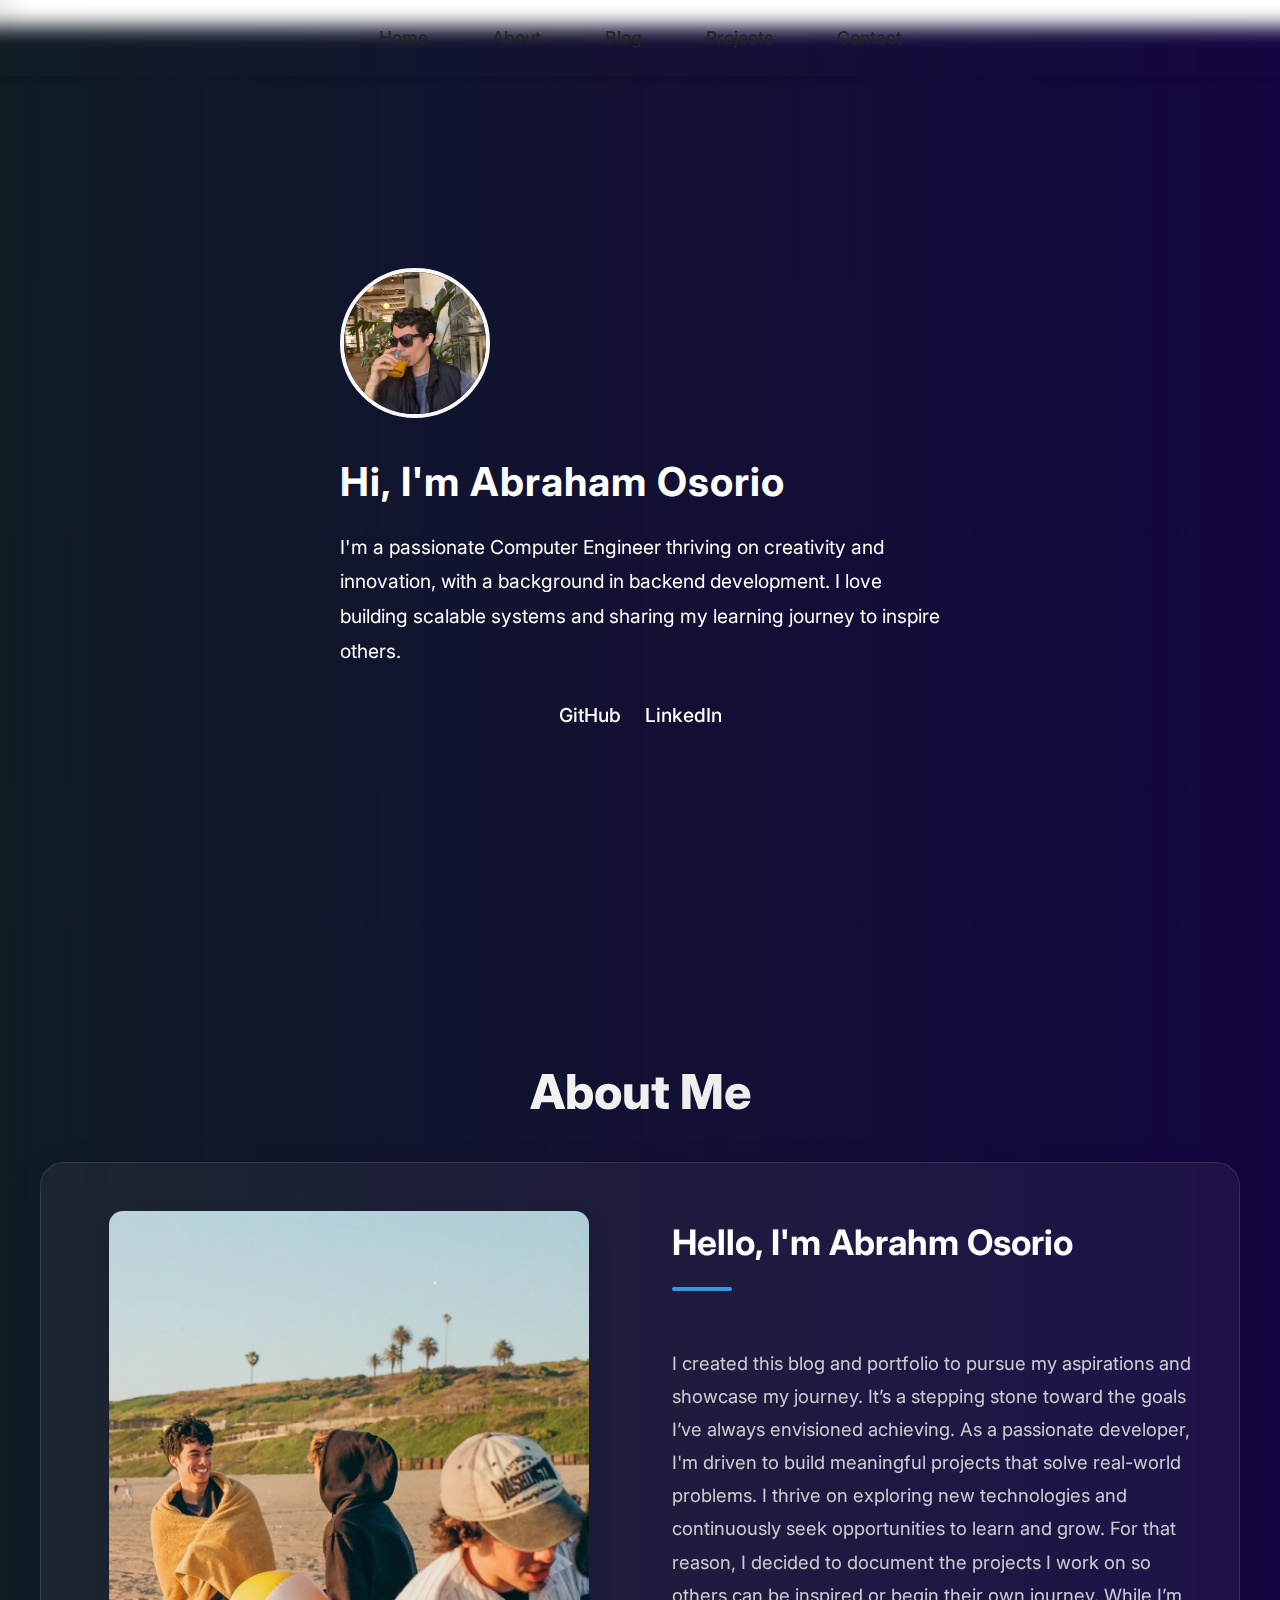
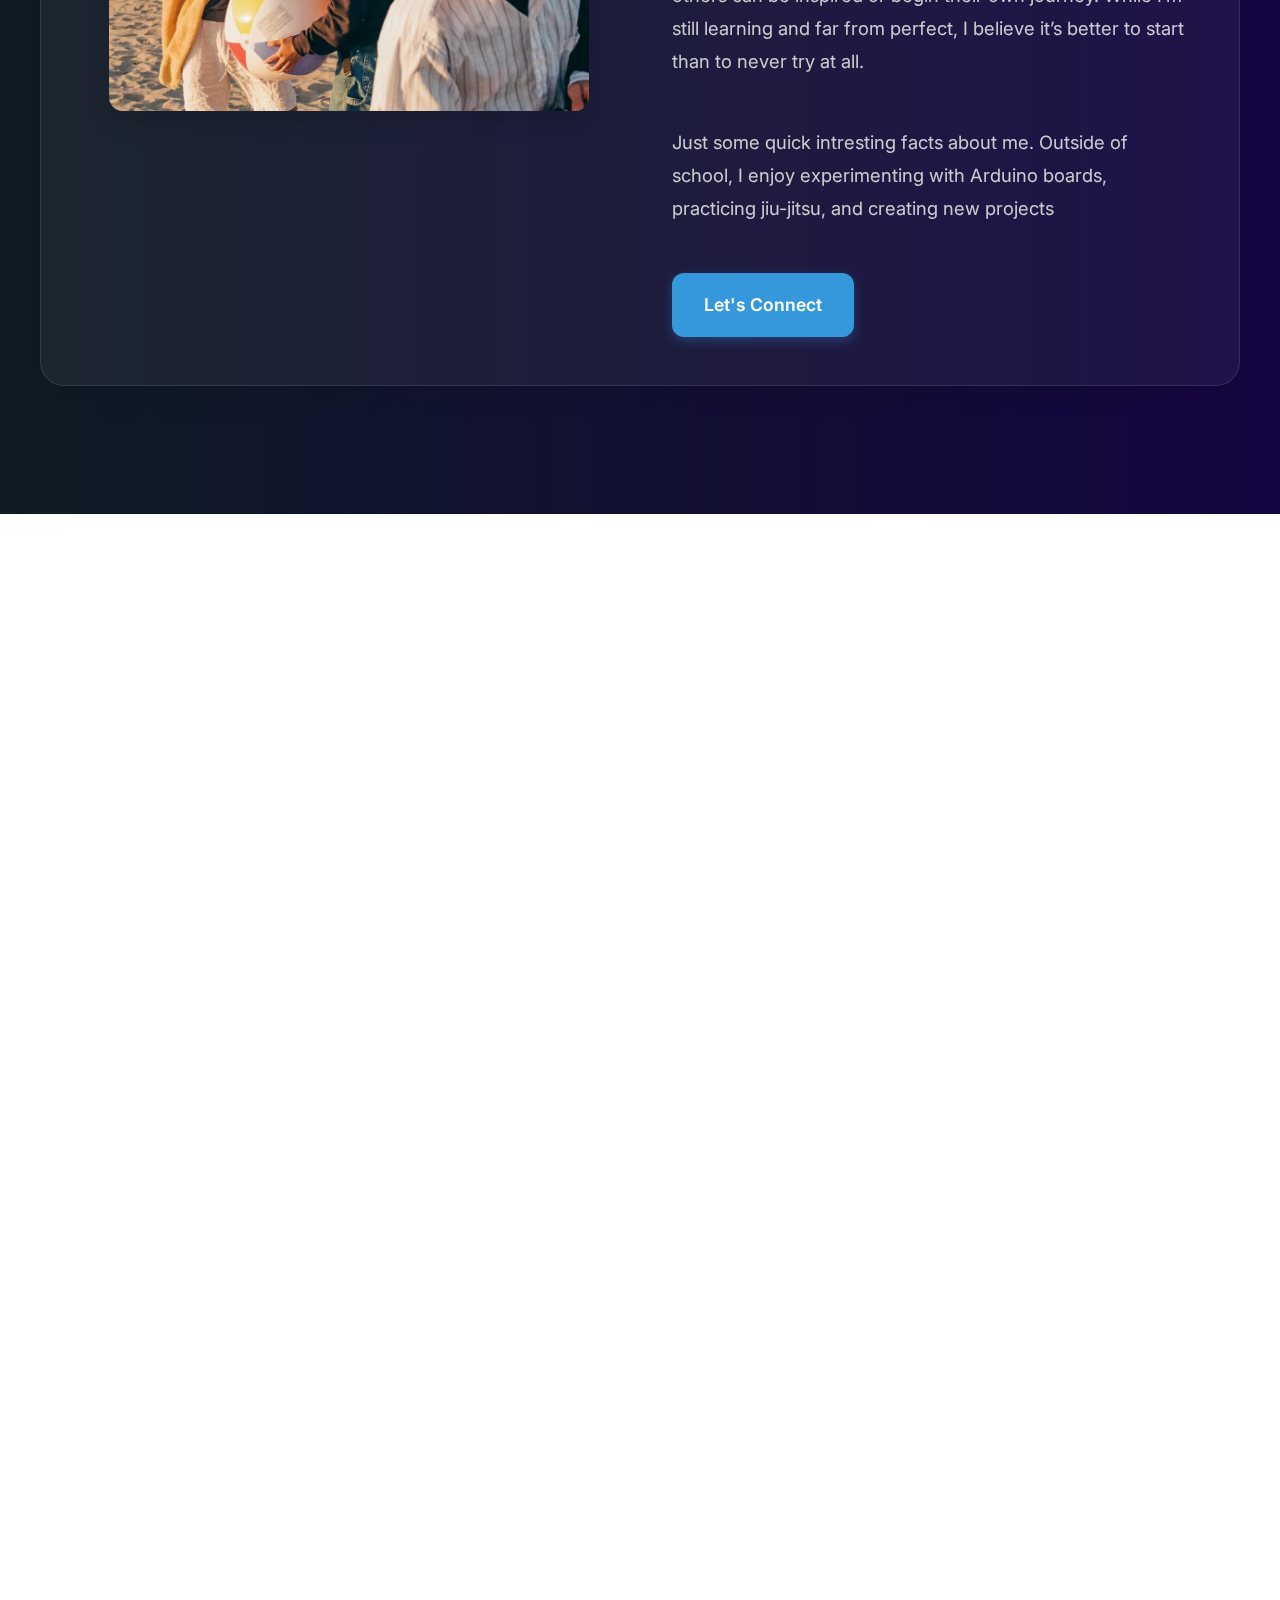
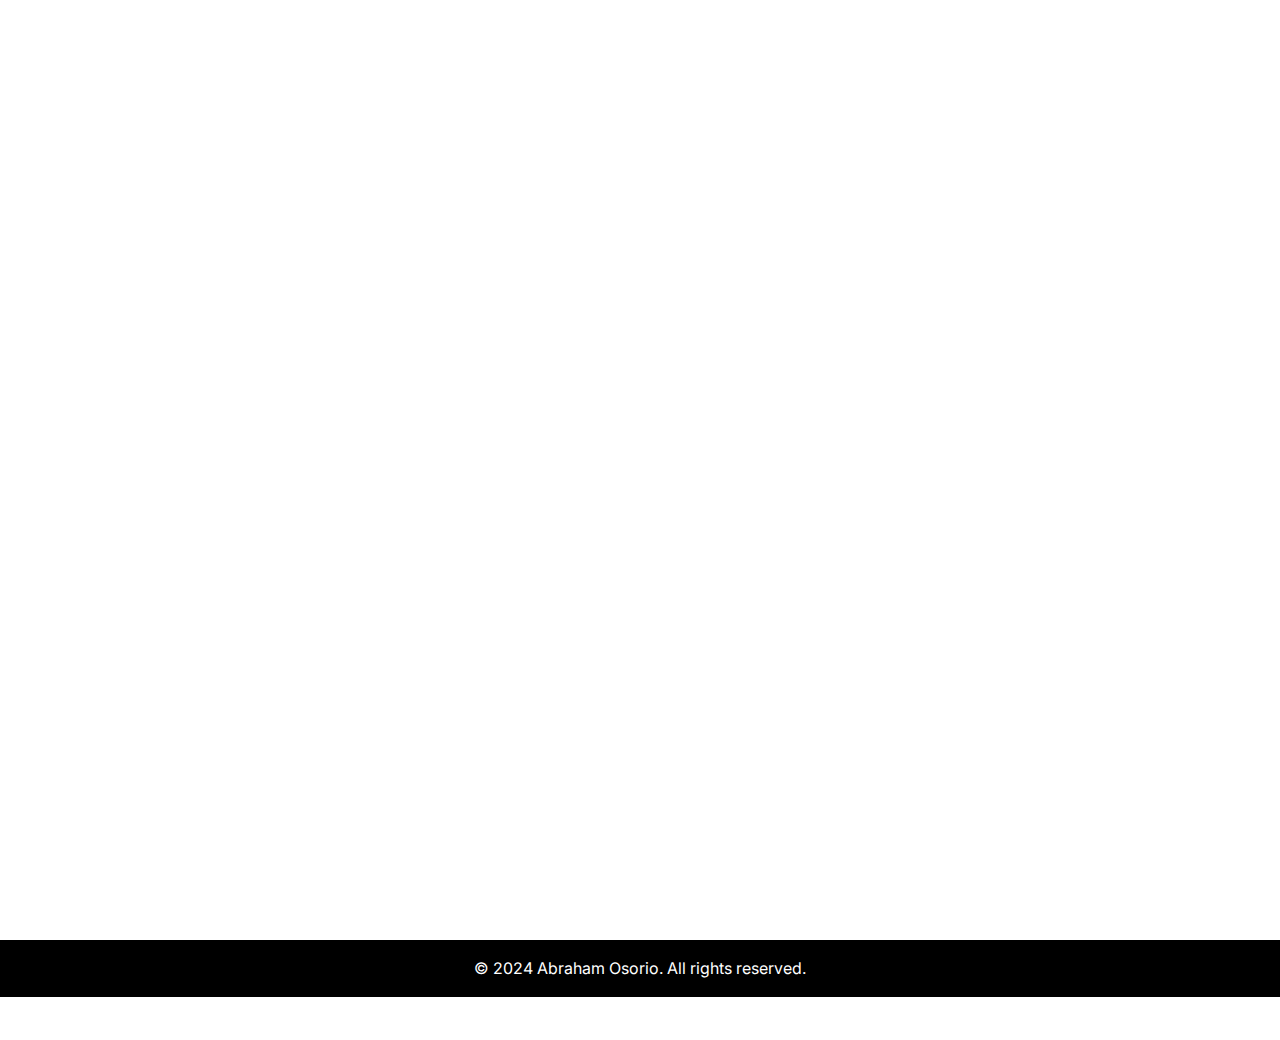
==== index.html @ a9faa290 "Adding my Blog" ====
<!DOCTYPE html>
<html lang="en">
<head>
    <meta charset="UTF-8">
    <meta name="viewport" content="width=device-width, initial-scale=1.0">
    <link rel="stylesheet" href="style.css">
    <link href="https://fonts.googleapis.com/css2?family=Inter:wght@300;400;700&display=swap" rel="stylesheet">
    <link href="https://unpkg.com/aos@2.3.1/dist/aos.css" rel="stylesheet">
    <title>Abraham - Portfolio</title>
</head>
<body>
    <!-- Dark Mode Toggle -->
    <input type="checkbox" id="darkmode-toggle" />
    <label for="darkmode-toggle" aria-label="Toggle dark mode"></label>

    <!-- Navbar -->
    <header class="navbar">
        <nav>
            <a href="#home">Home</a>
            <a href="#about">About</a>
            <a href="#blog">Blog</a>
            <a href="#portfolio">Projects</a>
            <a href="#contact">Contact</a>
        </nav>
    </header>

    <!-- Home Section -->
    <section class="home-section" id="home" data-aos="fade-up">
        <div class="hero-content">
            <img src="photo/Main.JPG" alt="Abraham Osorio" class="profile-image" data-aos="zoom-in">
            <h1>Hi, I'm Abraham Osorio</h1>
            <p data-aos="fade-up" data-aos-delay="200">
                I'm a passionate Computer Engineer thriving on creativity and innovation, with a background in backend development. I love building scalable systems and sharing my learning journey to inspire others. 
            </p>
            <div class="social-links" data-aos="fade-up" data-aos-delay="400">
                <a href="https://github.com/abrahamoso" target="_blank" aria-label="GitHub Profile">GitHub</a>
                <a href="https://www.linkedin.com/in/abraham-o-249b25283/" target="_blank" aria-label="LinkedIn Profile">LinkedIn</a>
            </div>
        </div>
    </section>

    <!-- About Section -->
    <section class="about-section" id="about">
        <h1>About Me</h1>
        <div class="about-content">
            <div class="about-image">
                <img src="photo/profile.jpeg" alt="Profile Picture" />
            </div>
            <div class="about-text">
                <h2>Hello, I'm Abrahm Osorio</h2>
                <p>
                    I created this blog and portfolio to pursue my aspirations and showcase my journey. It’s a stepping stone toward the goals I’ve always envisioned achieving.
                    As a passionate developer, I'm driven to build meaningful projects that solve real-world problems. I thrive on exploring new technologies and continuously seek 
                    opportunities to learn and grow. For that reason, I decided to document the projects I work on so others can be inspired or begin their own journey. 
                    While I’m still learning and far from perfect, I believe it’s better to start than to never try at all.
                <p>
                    Just some quick intresting facts about me. Outside of school, I enjoy experimenting with Arduino boards,
                    practicing jiu-jitsu, and creating new projects
                </p>
                <a href="#contact">Let's Connect</a>
            </div>
        </div>
    </section>
    

    <!-- Blog Section -->
    <section class="blog-section" id="blog" data-aos="fade-up">
        <h1>Latest Posts</h1>
        <div class="blog-posts">
            <div class="blog-post" data-aos="fade-up">
                <h2>FDA API Project Journey</h2>
                <div class="post-meta">December 13, 2024</div>
                <p>Exploring the development of my FDA API project and the challenges overcome...</p>
                <a href="fda-blog.html" class="read-more">Read More</a>
            </div>
            <div class="blog-post" data-aos="fade-up">
                <h2>Getting Started with Robotics</h2>
                <div class="post-meta">December 10, 2024</div>
                <p>My journey into robotics and the exciting world of hardware development...</p>
                <a href="#" class="read-more">Read More</a>
            </div>
        </div>
    </section>

    <!-- Portfolio Section -->
    <section class="portfolio" id="portfolio" data-aos="fade-up">
        <h1 class="portfolio__heading">My Projects</h1>
        <div class="portfolio-grid">
            <div class="project-card" data-aos="fade-up" data-aos-delay="100">
               
                <h3>FDA API Project</h3>
                <p>A comprehensive API for accessing and analyzing FDA data...</p>
                <a href="https://github.com/abrahamoso/Drug_predicitons" target="_blank">View Project</a>
            </div>
            <div class="project-card" data-aos="fade-up" data-aos-delay="200">
                
                <h3>Drone Project</h3>
                <p>Custom-built drone with autonomous navigation capabilities...</p>
                <a href="https://github.com/abrahamoso" target="_blank">View Project</a>
            </div>
        </div>
    </section>

    <!-- Contact Section -->
    <section class="contact-section" id="contact" data-aos="fade-up">
        <h1>Get In Touch</h1>
        <div class="contact-content">
            <div class="contact-info">
                <h2>Contact Information</h2>
                <div class="contact-details">
                    <p>Feel free to reach out for collaborations or just a friendly chat about technology!</p>
                    <div class="contact-social-links">
                        <a href="https://github.com/abrahamoso" target="_blank">GitHub</a>
                        <a href="https://www.linkedin.com/in/abraham-o-249b25283/" target="_blank">LinkedIn</a>
                    </div>
                </div>
            </div>
            <div class="contact-form">
                <h2>Send a Message</h2>
                <form>
                    <div class="form-group">
                        <label for="name">Name</label>
                        <input type="text" id="name" required>
                    </div>
                    <div class="form-group">
                        <label for="email">Email</label>
                        <input type="email" id="email" required>
                    </div>
                    <div class="form-group">
                        <label for="message">Message</label>
                        <textarea id="message" rows="5" required></textarea>
                    </div>
                    <button type="submit" class="submit-btn">Send Message</button>
                </form>
            </div>
        </div>
    </section>

    <!-- Footer -->
    <footer>
        <p>&copy; 2024 Abraham Osorio. All rights reserved.</p>
    </footer>

    <!-- Scripts -->
    <script src="https://unpkg.com/aos@2.3.1/dist/aos.js"></script>
    <script>
        AOS.init({
            duration: 1000,
            once: true
        });
    </script>
    <script src="script.js"></script>
</body>
</html>
---- style.css ----
/* Fonts */
@import url('https://fonts.googleapis.com/css2?family=Inter:wght@400;600&family=Poppins:wght@500;600;700;800&display=swap');

/* Variables */
:root {
    --bg-light: #ffffff;
    --bg-dark: #242424;
    --text-light: #242424;
    --text-dark: #e0e0e0;
    --accent-color: #3498db;
    --transition-speed: 0.3s;
    --gradient-primary: linear-gradient(to right, #0f1c24, #150541);
    --box-shadow-sm: 0 4px 6px rgba(0, 0, 0, 0.1);
    --box-shadow-md: 0 4px 16px rgba(0, 0, 0, 0.08);
}

/* Global Reset */
* {
    margin: 0;
    padding: 0;
    box-sizing: border-box;
}

/* Base Styles */
body {
    font-family: 'Inter', sans-serif;
    line-height: 1.6;
    background-color: var(--bg-light);
    color: var(--text-light);
    transition: background-color var(--transition-speed), color var(--transition-speed);
}



/* Navigation */
.navbar {
    position: fixed;
    top: 0;
    width: 100%;
    background: var( --gradient-primary md);
    backdrop-filter: blur(10px);
    padding: 1rem 0;
    z-index: 1000;
    box-shadow: var(--box-shadow-sm);
}

.navbar nav {
    max-width: 1200px;
    margin: 0 auto;
    display: flex;
    justify-content: center;
    gap: 2rem;
    padding: 0 2rem;
}

.navbar a {
    text-decoration: none;
    color: var( --box-shadow-sm);
    font-size: 1.1rem;
    font-weight: 500;
    transition: color var(--transition-speed);
    padding: 0.5rem 1rem;
    position: relative;
}

.navbar a::after {
    content: '';
    position: absolute;
    bottom: 0;
    left: 0;
    width: 0;
    height: 2px;
    background: var(--accent-color);
    transition: width 0.3s ease;
}

.navbar a:hover::after {
    width: 100%;
}

/* Home Section */
.home-section {
    background: var(--gradient-primary);
    color: #ffffff;
    text-align: center;
    min-height: 100vh;
    display: flex;
    align-items: center;
    padding: 8rem 2rem 5rem;
}

.hero-content {
    max-width: 800px;
    margin: 0 auto;
    text-align: start;
}

.hero-content h1 {
    font-size: 2.5rem;
    margin-bottom: 1rem;
    letter-spacing: 1px;
}

.hero-content p {
    font-size: 1.2rem;
    line-height: 1.8;
    max-width: 600px;
    margin: 0 auto 2rem;
}

/* Profile Image */
.profile-image {
    width: 150px;
    height: 150px;
    border-radius: 50%;
    object-fit: cover;
    border: 4px solid #f8f8f8;
    margin-bottom: 1.5rem;
    transition: transform 0.3s ease, box-shadow 0.3s ease;
}

.profile-image:hover {
    transform: scale(1.1);
    box-shadow: 0 4px 15px rgba(0, 0, 0, 0.3);
}

/* About Section */
.about-section {
    background: var(--gradient-primary);
    padding: 8rem 2rem;
    position: relative;
    overflow: hidden;
}

.about-section h1,
.blog-section h1,
.portfolio__heading,
.contact-section h1 {
    font-size: 3rem;
    font-weight: 800;
    background: linear-gradient(120deg, #ffffff, #e0e0e0);
    -webkit-background-clip: text;
    background-clip: text;
    color: transparent;
    text-align: center;
    margin-bottom: 4rem;
    position: relative;
    z-index: 2;
}

.about-content {
    display: grid;
    grid-template-columns: repeat(auto-fit, minmax(350px, 1fr));
    gap: 4rem;
    max-width: 1200px;
    margin: -2rem auto 0;
    padding: 3rem;
    background: rgba(255, 255, 255, 0.05);
    border-radius: 24px;
    box-shadow: 0 8px 32px rgba(0, 0, 0, 0.1);
    backdrop-filter: blur(10px);
    border: 1px solid rgba(255, 255, 255, 0.1);
    position: relative;
    z-index: 2;
}

.about-image img {  /* Added 'img' to target the image element specifically */
    width: 100%;
    max-width: 480px;
    height: 500px;
    border-radius: 14px;
    overflow: hidden;
    box-shadow: 0 12px 24px rgba(0, 0, 0, 0.15);
    transition: transform 0.4s ease, box-shadow 0.4s ease;
    margin: 0 auto;
    object-fit: cover;
    object-position: center 65%;
}
.about-image{
    width: 100%;
    max-width: 480px;
    margin: 0 auto;
}


.about-text {
    color: var(--text-dark);
    font-size: 1.1rem;
    line-height: 1.8;
    display: flex;
    flex-direction: column;
    justify-content: center;
    gap: 2rem;
}

.about-text h2 {
    font-size: 2.2rem;
    font-weight: 700;
    margin-bottom: 1.5rem;
    color: #ffffff;
    position: relative;
    padding-bottom: 1rem;
}

.about-text h2::after {
    content: '';
    position: absolute;
    bottom: 0;
    left: 0;
    width: 60px;
    height: 4px;
    background: var(--accent-color);
    border-radius: 2px;
}

.about-text p {
    color: #e0e0e0;
    margin-bottom: 1rem;
    font-size: 1.15rem;
    opacity: 0.9;
}

.about-text a {
    display: inline-block;
    background: var(--accent-color);
    color: #ffffff;
    text-decoration: none;
    padding: 1rem 2rem;
    border-radius: 12px;
    font-size: 1.1rem;
    font-weight: 600;
    transition: all 0.3s ease;
    align-self: flex-start;
    box-shadow: 0 4px 12px rgba(52, 152, 219, 0.3);
}

.about-text a:hover {
    background: #2980b9;
    transform: translateY(-3px);
    box-shadow: 0 6px 16px rgba(52, 152, 219, 0.4);
}

/* Photo Slideshow */
.photo-slideshow {
    position: relative;
    width: 320px;
    height: 480px;
    border-radius: 24px;
    overflow: hidden;
    box-shadow: 0 20px 40px rgba(0, 0, 0, 0.08);
}

.slide-container {
    position: relative;
    height: 100%;
}

.slide {
    position: absolute;
    width: 100%;
    height: 100%;
    opacity: 0;
    transform: translateY(100%);
    transition: all 0.8s cubic-bezier(0.4, 0, 0.2, 1);
}

.slide.active {
    opacity: 1;
    transform: translateY(0);
}

.slide img {
    width: 100%;
    height: 100%;
    object-fit: cover;
    border-radius: 24px;
}

.slide-nav {
    position: absolute;
    right: 20px;
    top: 50%;
    transform: translateY(-50%);
    display: flex;
    flex-direction: column;
    gap: 1rem;
    z-index: 10;
    background: rgba(0,0,0,0.3);
    padding: 0.5rem;
    border-radius: 12px;
}

.slide-dot {
    width: 10px;
    height: 10px;
    border-radius: 50%;
    background: rgba(255, 255, 255, 0.7);
    cursor: pointer;
    transition: all 0.3s ease;
}

.slide-dot.active {
    background: #fff;
    transform: scale(1.2);
}

/* Skills Grid */
.skills-grid {
    display: grid;
    grid-template-columns: repeat(auto-fill, minmax(120px, 1fr));
    gap: 1rem;
    margin: 2rem 0;
}

.skill-tag {
    background: var(--gradient-primary);
    color: white;
    padding: 0.6rem 1.2rem;
    border-radius: 12px;
    font-size: 0.95rem;
    font-weight: 500;
    text-align: center;
    transition: all 0.3s ease;
    box-shadow: var(--box-shadow-sm);
}

.skill-tag:hover {
    transform: translateY(-2px);
    box-shadow: var(--box-shadow-md);
}

/* Blog Section */
.blog-section {
    background: var(--gradient-primary);
    padding: 5rem 2rem;
}

.blog-post-full {
    background: var(--gradient-primary);
    color: #e0e0e0;
    padding: 8rem 2rem 4rem;
    min-height: 100vh;
}

.blog-header {
    max-width: 800px;
    margin: 0 auto 3rem;
    text-align: center;
}
.blog-header h1{
    font-size: 3rem;
    font-weight: 800;
    background: linear-gradient(120deg, #ffffff, #e0e0e0);
    -webkit-background-clip: text;
    background-clip: text;
    color: transparent;
    margin-bottom: 1rem;
}
.blog-header .post-meta{
    color: #e0e0e0;
    font-size: 1.1rem;
    opacity: 0.8;
}
.blog-content {
    max-width: 800px;
    margin: 0 auto;
    background: rgba(255, 255, 255, 0.05);
    padding: 3rem;
    border-radius: 24px;
    box-shadow: 0 8px 32px rgba(0, 0, 0, 0.1);
    backdrop-filter: blur(10px);
    border: 1px solid rgba(255, 255, 255, 0.1);
}
.blog-content h2 {
    color: #ffffff;
    font-size: 2rem;
    font-weight: 700;
    margin: 2.5rem 0 1.5rem;
}
.blog-content p {
    color: #e0e0e0;
    line-height: 1.8;
    margin-bottom: 1.5rem;
    font-size: 1.1rem;
}
.blog-content ul {
    color: #e0e0e0;
    margin: 1.5rem 0;
    padding-left: 1.5rem;
}
.blog-content li {
    margin-bottom: 0.8rem;
    line-height: 1.6;
}
.project-link {
    margin-top: 3rem;
    padding-top: 2rem;
    border-top: 1px solid rgba(255, 255, 255, 0.1);
}
.project-link a {
    color: var(--accent-color);
    text-decoration: none;
    transition: opacity 0.3s ease;
}
.project-link a:hover {
    opacity: 0.8;
}

/* Responsive adjustments */
@media (max-width: 768px) {
    .blog-post-full {
        padding: 6rem 1.5rem 3rem;
    }

    .blog-header h1 {
        font-size: 2.2rem;
    }

    .blog-content {
        padding: 2rem;
    }

    .blog-content h2 {
        font-size: 1.8rem;
    }
}
.blog-posts {
    max-width: 800px;
    margin: 0 auto;
    display: flex;
    flex-direction: column;
    gap: 2rem;
}

.blog-post {
    background: rgba(255, 255, 255, 0.1);
    border-radius: 12px;
    padding: 2rem;
    transition: transform var(--transition-speed);
}

.blog-post h2 {
    color: #ffffff;
    margin-bottom: 0.5rem;
}

.post-meta {
    color: #e0e0e0;
    font-size: 0.9rem;
    margin-bottom: 1rem;
}

.blog-post p {
    color: #e0e0e0;
}

.read-more {
    display: inline-block;
    color: var(--accent-color);
    text-decoration: none;
    margin-top: 1rem;
}

/* Portfolio Section */
.portfolio {
    background: var(--gradient-primary);
    padding: 5rem 2rem;
}

.portfolio-grid {
    display: grid;
    grid-template-columns: repeat(auto-fit, minmax(320px, 1fr));
    gap: 2.5rem;
    max-width: 1200px;
    margin: 0 auto;
}

.project-card {
    background: rgba(255, 255, 255, 0.1);
    border-radius: 12px;
    overflow: hidden;
    transition: transform 0.3s ease;
}

.project-card:hover {
    transform: translateY(-8px);
}

.project-card img {
    width: 100%;
    height: 240px;
    object-fit: cover;
}

.project-card h3 {
    color: #ffffff;
    padding: 1.5rem 1.5rem 0.5rem;
}

.project-card p {
    color: #e0e0e0;
    padding: 0 1.5rem 1.5rem;
}

.project-card a {
    display: inline-block;
    background: var(--accent-color);
    color: white;
    padding: 0.75rem 1.5rem;
    margin: 0 1.5rem 1.5rem;
    border-radius: 6px;
    text-decoration: none;
}

/* Contact Section */
.contact-section {
    background: var(--gradient-primary);
    padding: 5rem 2rem;
}

.contact-content {
    max-width: 1200px;
    margin: 0 auto;
    display: grid;
    grid-template-columns: 1fr 1fr;
    gap: 3rem;
}

.contact-info h2,
.contact-form h2 {
    color: #ffffff;
    margin-bottom: 1.5rem;
}

.contact-details p {
    color: #e0e0e0;
    margin-bottom: 1.5rem;
}

.contact-social-links a {
    color: var(--accent-color);
    text-decoration: none;
    margin-right: 1rem;
}

.form-group {
    margin-bottom: 1.5rem;
}

.form-group label {
    display: block;
    color: #e0e0e0;
    margin-bottom: 0.5rem;
}

.form-group input,
.form-group textarea {
    width: 100%;
    padding: 0.75rem;
    border: 1px solid rgba(255, 255, 255, 0.1);
    border-radius: 8px;
    background: rgba(255, 255, 255, 0.1);
    color: #ffffff;
}

.submit-btn {
    background: var(--accent-color);
    color: white;
    padding: 1rem 2rem;
    border: none;
    border-radius: 8px;
    cursor: pointer;
    transition: transform var(--transition-speed);
}

.submit-btn:hover {
    transform: translateY(-3px);
}

/* Footer */
footer {
    background: #000000;
    color: #ffffff;
    text-align: center;
    padding: 1rem;
}

/* Social Links */
.social-links {
    display: flex;
    justify-content: center;
    gap: 1.5rem;
}

.social-links a {
    color: #ffffff;
    text-decoration: none;
    font-size: 1.2rem;
    font-weight: 500;
    transition: opacity var(--transition-speed);
}

.social-links a:hover {
    opacity: 0.8;
}

/* Dark Mode Styles */
body.dark-mode {
    background-color: var(--bg-dark);
}

body.dark-mode .navbar {
    background: rgba(18, 18, 18, 0.95);
}

body.dark-mode .navbar a {
    color: var(--text-dark);
}

/* Responsive Design */
@media (max-width: 1024px) {
    .about-content {
        grid-template-columns: 1fr;
    }
    
    .contact-content {
        grid-template-columns: 1fr;
    }
}

@media (max-width: 768px) {
    .navbar nav {
        gap: 1rem;
    }
    
    .portfolio-grid {
        grid-template-columns: 1fr;
    }
    
    .about-section h1,
    .blog-section h1,
    .portfolio__heading,
    .contact-section h1 {
        font-size: 2rem;
    }
}

@media (max-width: 480px) {
    .hero-content h1 {
        font-size: 1.8rem;
    }
}
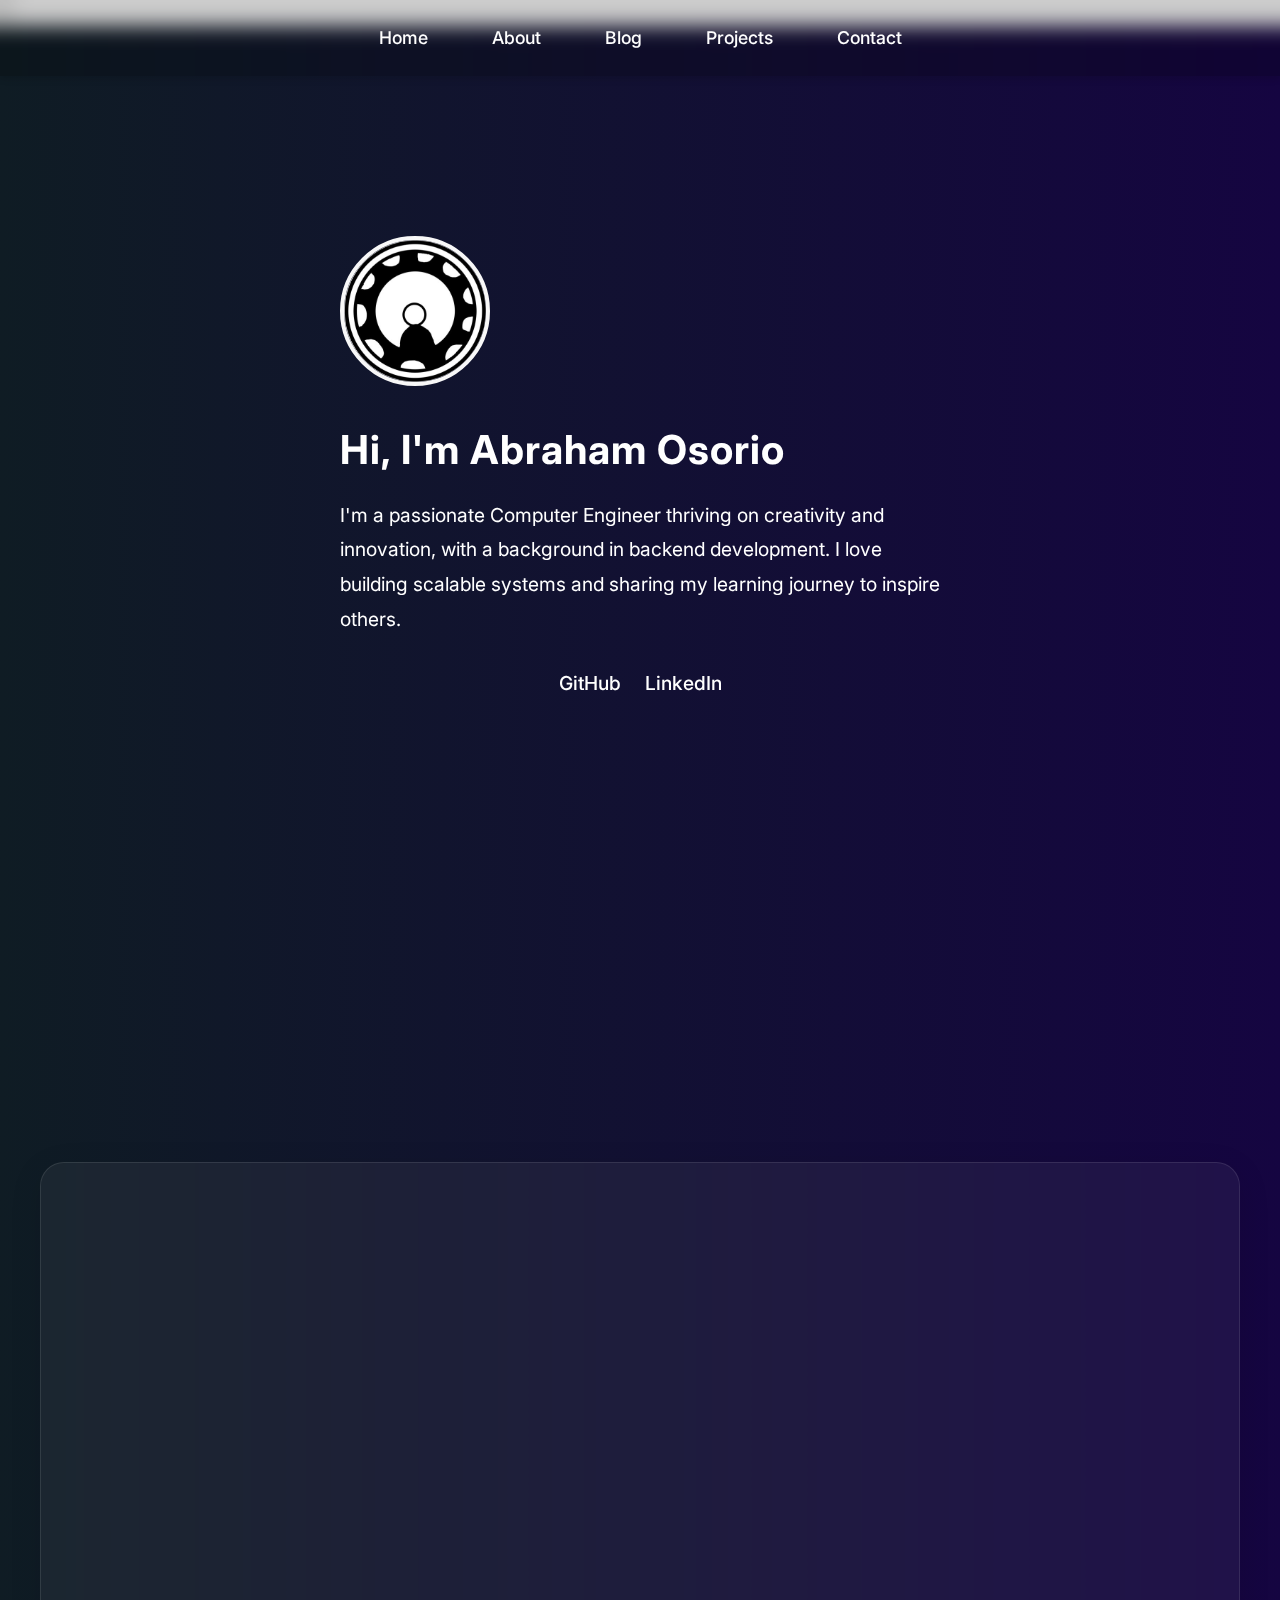
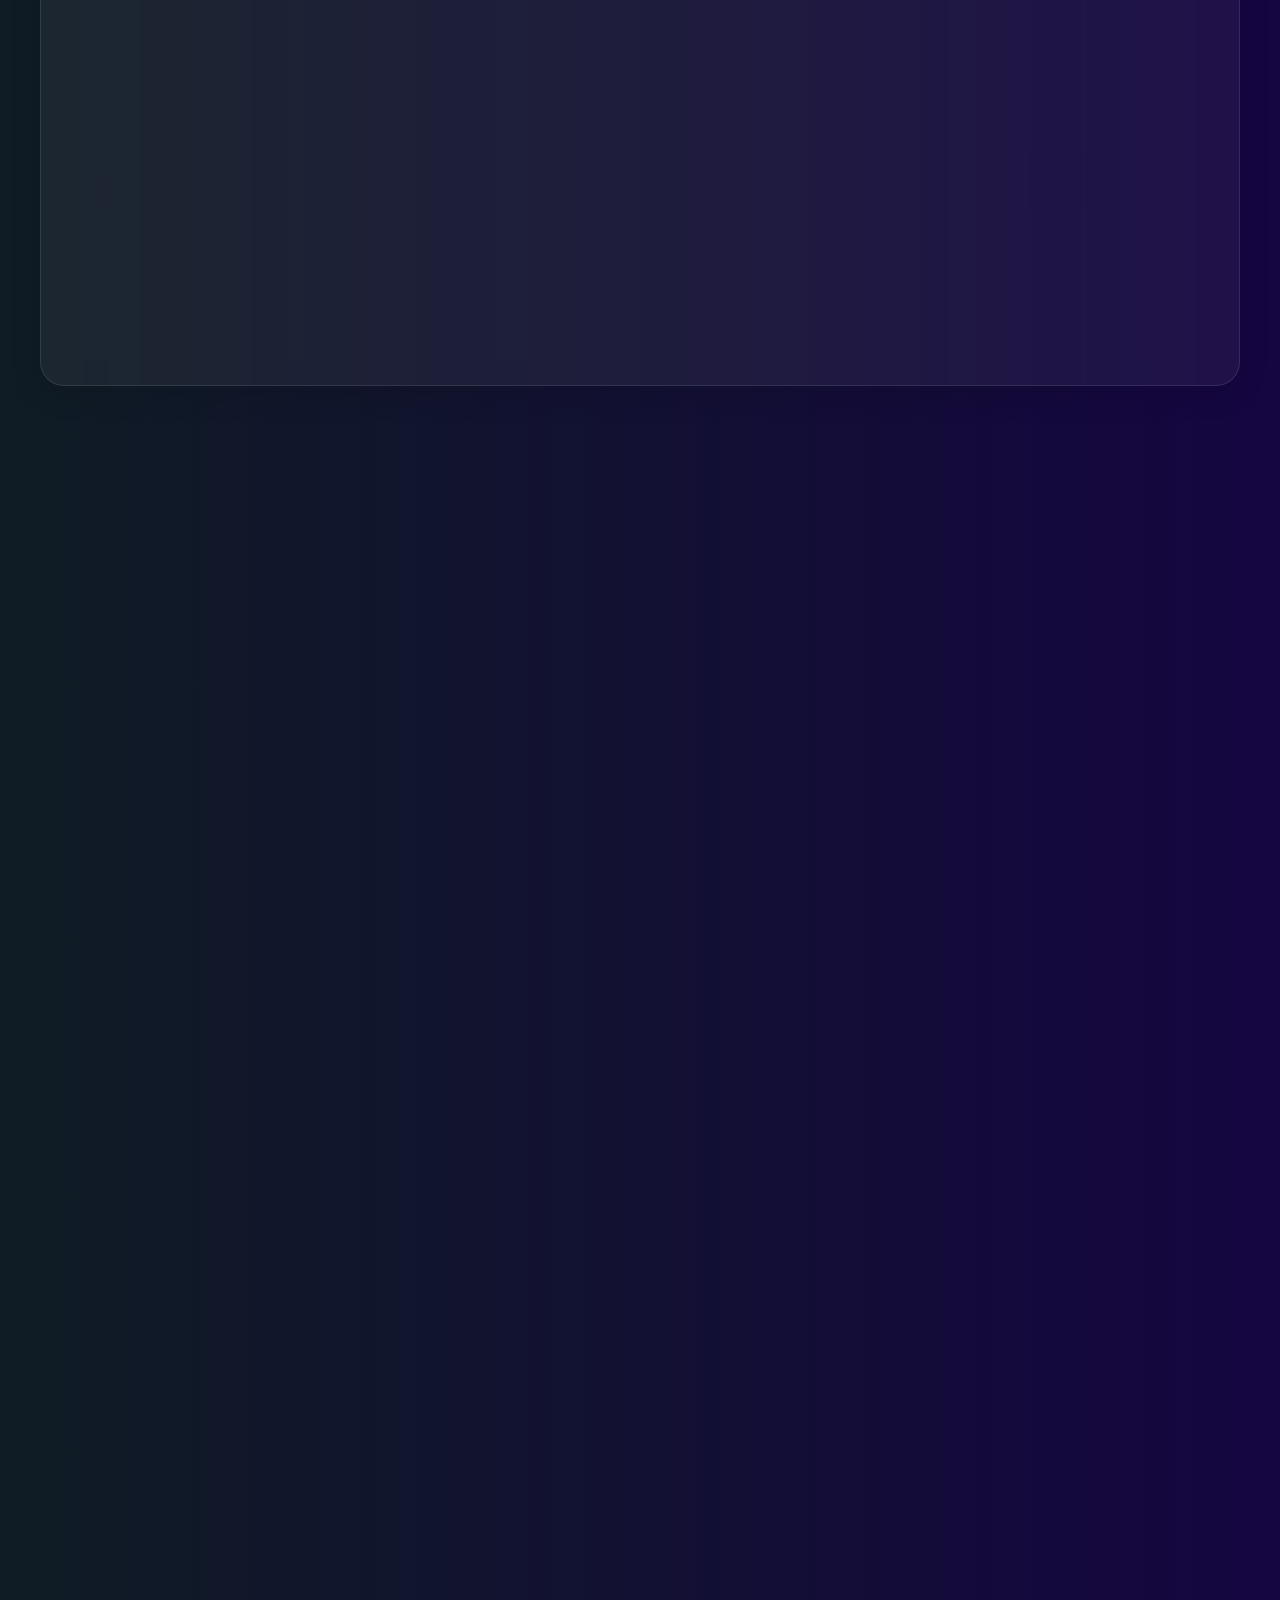
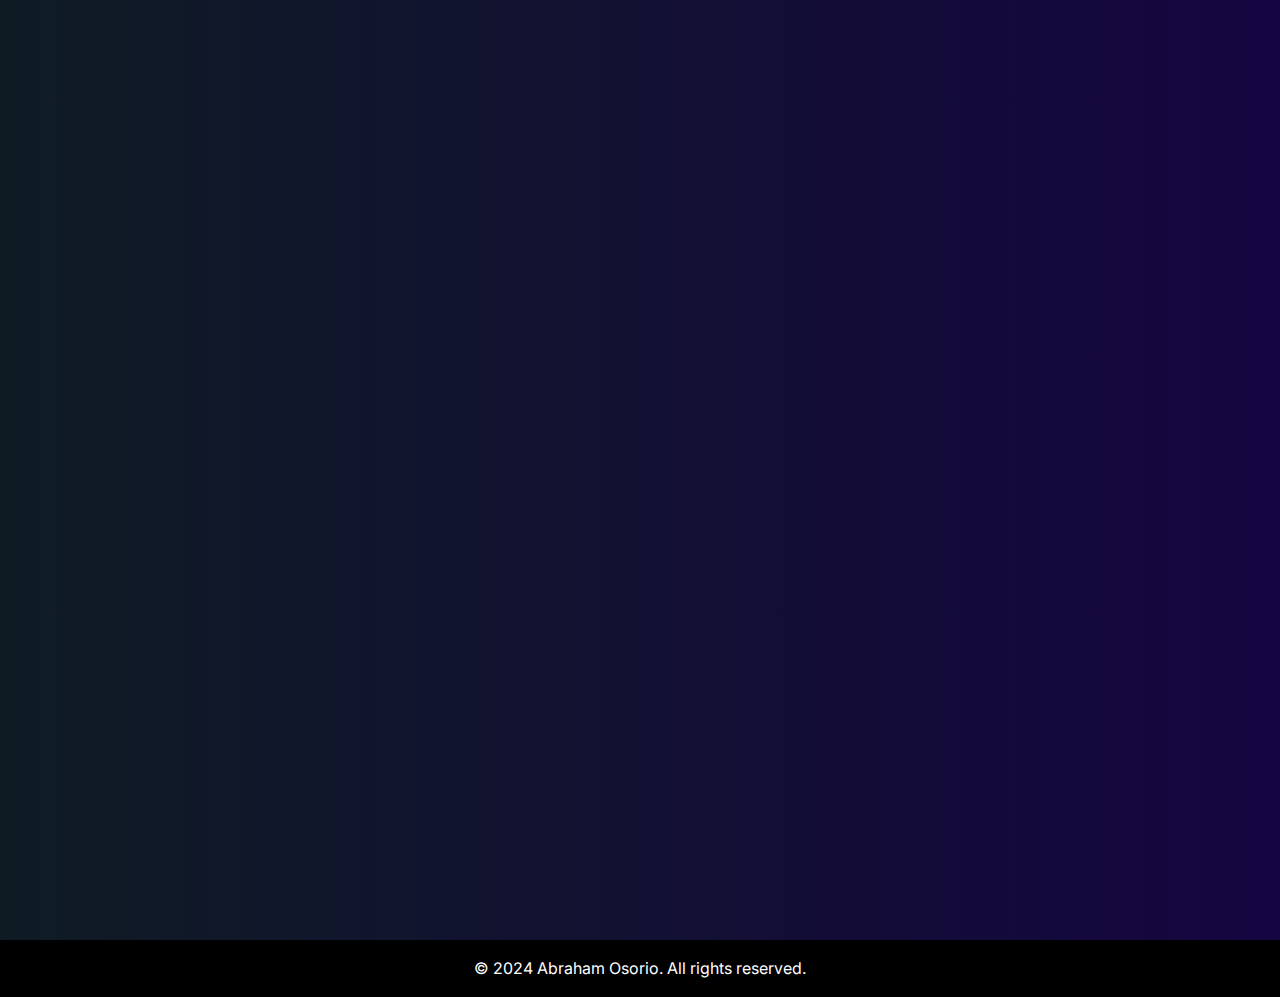
==== commit d6d5ded0: "Added to Blog & WIP page" ====
--- a/index.html
+++ b/index.html
@@ -14,7 +14,7 @@
     <label for="darkmode-toggle" aria-label="Toggle dark mode"></label>
 
     <!-- Navbar -->
-    <header class="navbar">
+    <header class="navbar index-navbar">
         <nav>
             <a href="#home">Home</a>
             <a href="#about">About</a>
@@ -25,14 +25,14 @@
     </header>
 
     <!-- Home Section -->
-    <section class="home-section" id="home" data-aos="fade-up">
-        <div class="hero-content">
-            <img src="photo/Main.JPG" alt="Abraham Osorio" class="profile-image" data-aos="zoom-in">
-            <h1>Hi, I'm Abraham Osorio</h1>
-            <p data-aos="fade-up" data-aos-delay="200">
+    <section class="home-section" id="home">
+        <div class="hero-content" data-aos="fade-up">
+            <img src="photo/Drawingprofile.jpg" alt="Abraham Osorio" class="profile-image" data-aos="zoom-in">
+            <h1 data-aos="fade-up" data-aos-delay="200">Hi, I'm Abraham Osorio</h1>
+            <p data-aos="fade-up" data-aos-delay="400">
                 I'm a passionate Computer Engineer thriving on creativity and innovation, with a background in backend development. I love building scalable systems and sharing my learning journey to inspire others. 
             </p>
-            <div class="social-links" data-aos="fade-up" data-aos-delay="400">
+            <div class="social-links" data-aos="fade-up" data-aos-delay="600">
                 <a href="https://github.com/abrahamoso" target="_blank" aria-label="GitHub Profile">GitHub</a>
                 <a href="https://www.linkedin.com/in/abraham-o-249b25283/" target="_blank" aria-label="LinkedIn Profile">LinkedIn</a>
             </div>
@@ -41,59 +41,57 @@
 
     <!-- About Section -->
     <section class="about-section" id="about">
-        <h1>About Me</h1>
+        <h1 data-aos="fade-up">About Me</h1>
         <div class="about-content">
-            <div class="about-image">
+            <div class="about-image" data-aos="fade-right" data-aos-delay="200">
                 <img src="photo/profile.jpeg" alt="Profile Picture" />
             </div>
-            <div class="about-text">
+            <div class="about-text" data-aos="fade-left" data-aos-delay="400">
                 <h2>Hello, I'm Abrahm Osorio</h2>
                 <p>
-                    I created this blog and portfolio to pursue my aspirations and showcase my journey. It’s a stepping stone toward the goals I’ve always envisioned achieving.
+                    I created this blog and portfolio to pursue my aspirations and showcase my journey. It's a stepping stone toward the goals I've always envisioned achieving.
                     As a passionate developer, I'm driven to build meaningful projects that solve real-world problems. I thrive on exploring new technologies and continuously seek 
                     opportunities to learn and grow. For that reason, I decided to document the projects I work on so others can be inspired or begin their own journey. 
-                    While I’m still learning and far from perfect, I believe it’s better to start than to never try at all.
+                    While I'm still learning and far from perfect, I believe it's better to start than to never try at all.
+                </p>
                 <p>
                     Just some quick intresting facts about me. Outside of school, I enjoy experimenting with Arduino boards,
                     practicing jiu-jitsu, and creating new projects
                 </p>
-                <a href="#contact">Let's Connect</a>
+                <a href="#contact" data-aos="fade-up" data-aos-delay="600">Let's Connect</a>
             </div>
         </div>
     </section>
-    
 
     <!-- Blog Section -->
-    <section class="blog-section" id="blog" data-aos="fade-up">
-        <h1>Latest Posts</h1>
+    <section class="blog-section" id="blog">
+        <h1 data-aos="fade-up">Latest Posts</h1>
         <div class="blog-posts">
-            <div class="blog-post" data-aos="fade-up">
+            <div class="blog-post" data-aos="fade-up" data-aos-delay="200">
                 <h2>FDA API Project Journey</h2>
                 <div class="post-meta">December 13, 2024</div>
                 <p>Exploring the development of my FDA API project and the challenges overcome...</p>
                 <a href="fda-blog.html" class="read-more">Read More</a>
             </div>
-            <div class="blog-post" data-aos="fade-up">
+            <div class="blog-post" data-aos="fade-up" data-aos-delay="400">
                 <h2>Getting Started with Robotics</h2>
                 <div class="post-meta">December 10, 2024</div>
                 <p>My journey into robotics and the exciting world of hardware development...</p>
-                <a href="#" class="read-more">Read More</a>
+                <a href="WIP.html" class="read-more">Read More</a>
             </div>
         </div>
     </section>
 
     <!-- Portfolio Section -->
-    <section class="portfolio" id="portfolio" data-aos="fade-up">
-        <h1 class="portfolio__heading">My Projects</h1>
+    <section class="portfolio" id="portfolio">
+        <h1 class="portfolio__heading" data-aos="fade-up">My Projects</h1>
         <div class="portfolio-grid">
-            <div class="project-card" data-aos="fade-up" data-aos-delay="100">
-               
+            <div class="project-card" data-aos="fade-up" data-aos-delay="200">
                 <h3>FDA API Project</h3>
                 <p>A comprehensive API for accessing and analyzing FDA data...</p>
                 <a href="https://github.com/abrahamoso/Drug_predicitons" target="_blank">View Project</a>
             </div>
-            <div class="project-card" data-aos="fade-up" data-aos-delay="200">
-                
+            <div class="project-card" data-aos="fade-up" data-aos-delay="400">
                 <h3>Drone Project</h3>
                 <p>Custom-built drone with autonomous navigation capabilities...</p>
                 <a href="https://github.com/abrahamoso" target="_blank">View Project</a>
@@ -102,10 +100,10 @@
     </section>
 
     <!-- Contact Section -->
-    <section class="contact-section" id="contact" data-aos="fade-up">
-        <h1>Get In Touch</h1>
+    <section class="contact-section" id="contact">
+        <h1 data-aos="fade-up">Get In Touch</h1>
         <div class="contact-content">
-            <div class="contact-info">
+            <div class="contact-info" data-aos="fade-right" data-aos-delay="200">
                 <h2>Contact Information</h2>
                 <div class="contact-details">
                     <p>Feel free to reach out for collaborations or just a friendly chat about technology!</p>
@@ -115,7 +113,7 @@
                     </div>
                 </div>
             </div>
-            <div class="contact-form">
+            <div class="contact-form" data-aos="fade-left" data-aos-delay="400">
                 <h2>Send a Message</h2>
                 <form>
                     <div class="form-group">
@@ -146,7 +144,8 @@
     <script>
         AOS.init({
             duration: 1000,
-            once: true
+            once: true,
+            offset: 100
         });
     </script>
     <script src="script.js"></script>
--- a/style.css
+++ b/style.css
@@ -30,20 +30,24 @@
     transition: background-color var(--transition-speed), color var(--transition-speed);
 }
 
-
-
+/* Navigation - Updated */
 /* Navigation */
 .navbar {
     position: fixed;
     top: 0;
     width: 100%;
-    background: var( --gradient-primary md);
+    background: rgba(255, 255, 255, 0.1); /* Default semi-transparent background */
     backdrop-filter: blur(10px);
     padding: 1rem 0;
     z-index: 1000;
     box-shadow: var(--box-shadow-sm);
 }
 
+.index-navbar {
+    background: rgba(0, 0, 0, 0.2) !important;  /* Darker semi-transparent for index page */
+    backdrop-filter: blur(10px);
+}
+
 .navbar nav {
     max-width: 1200px;
     margin: 0 auto;
@@ -55,7 +59,7 @@
 
 .navbar a {
     text-decoration: none;
-    color: var( --box-shadow-sm);
+    color: #ffffff;
     font-size: 1.1rem;
     font-weight: 500;
     transition: color var(--transition-speed);
@@ -78,7 +82,7 @@
     width: 100%;
 }
 
-/* Home Section */
+/* Home Section - Updated padding */
 .home-section {
     background: var(--gradient-primary);
     color: #ffffff;
@@ -86,7 +90,7 @@
     min-height: 100vh;
     display: flex;
     align-items: center;
-    padding: 8rem 2rem 5rem;
+    padding: 4rem 2rem 5rem;
 }
 
 .hero-content {
@@ -340,10 +344,11 @@
     color: #e0e0e0;
     padding: 8rem 2rem 4rem;
     min-height: 100vh;
+    padding-top: 4rem;
 }
 
 .blog-header {
-    max-width: 800px;
+    max-width: 1200px;
     margin: 0 auto 3rem;
     text-align: center;
 }
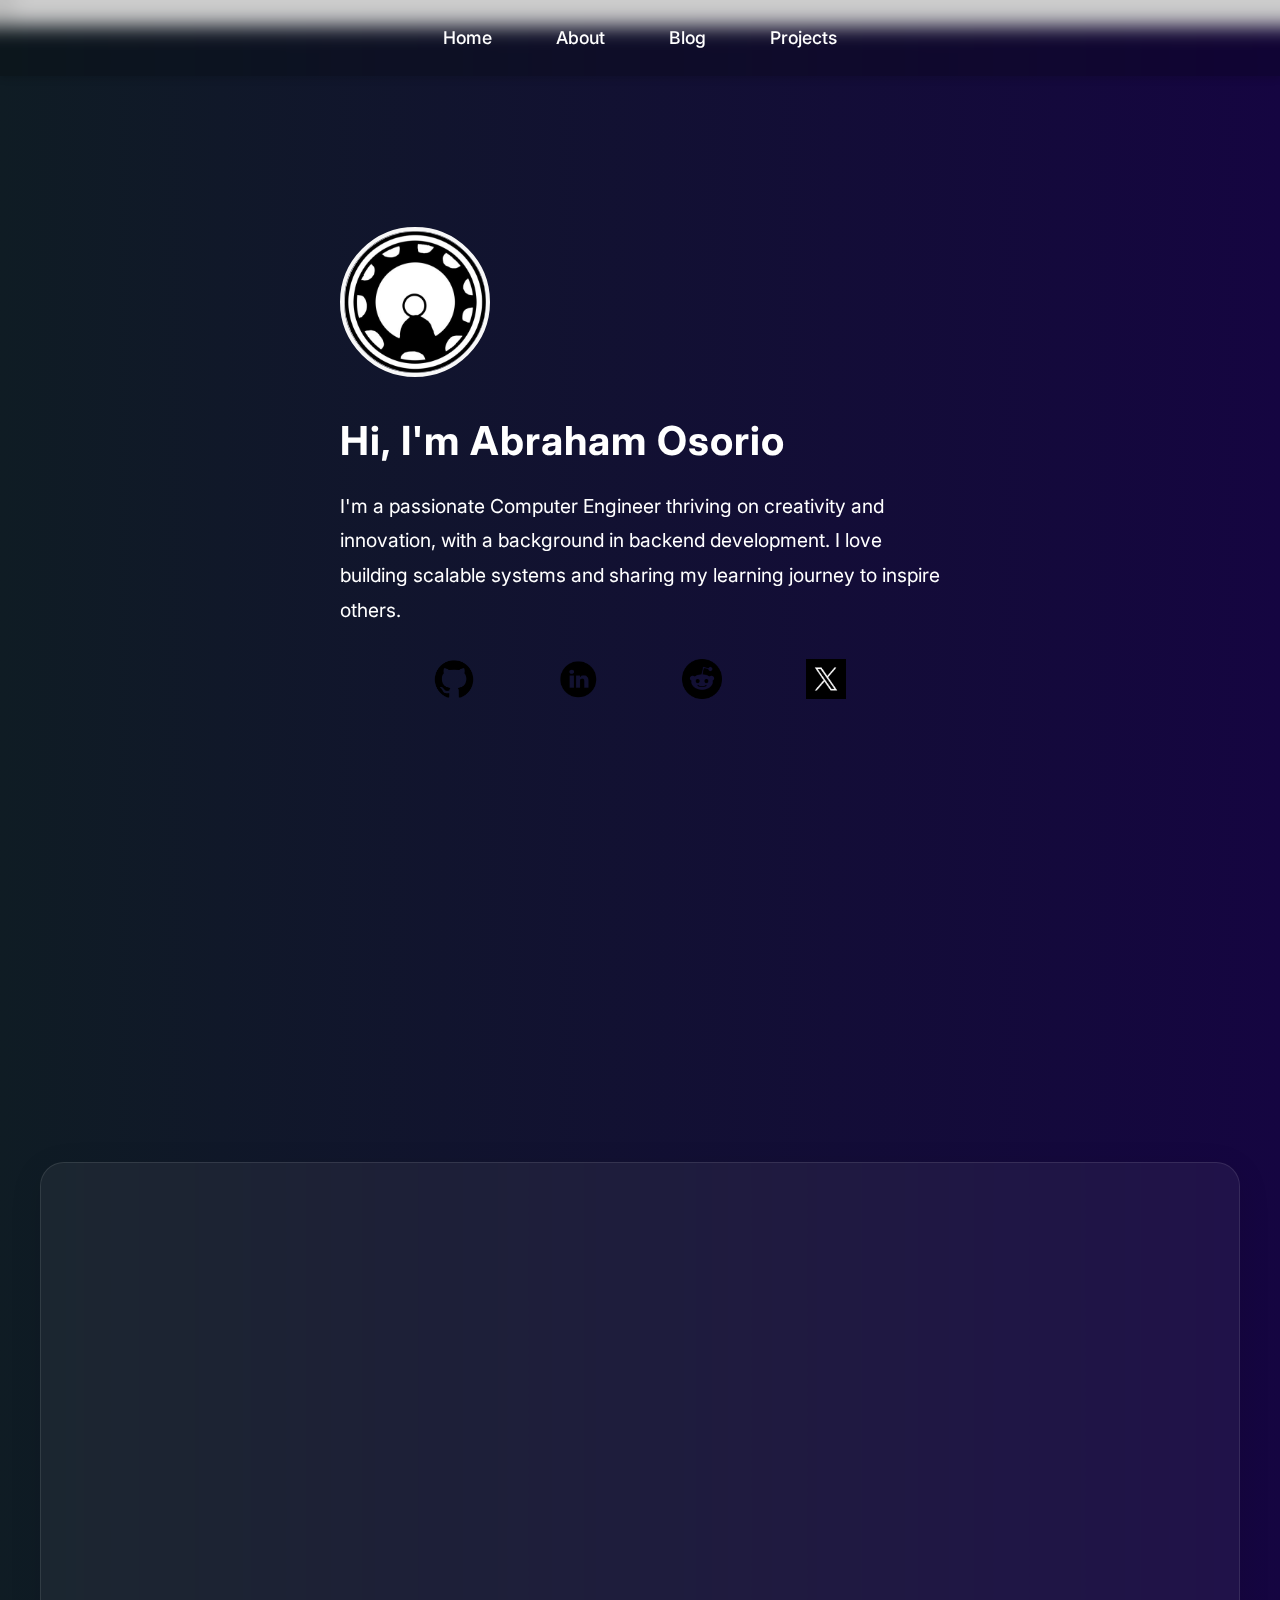
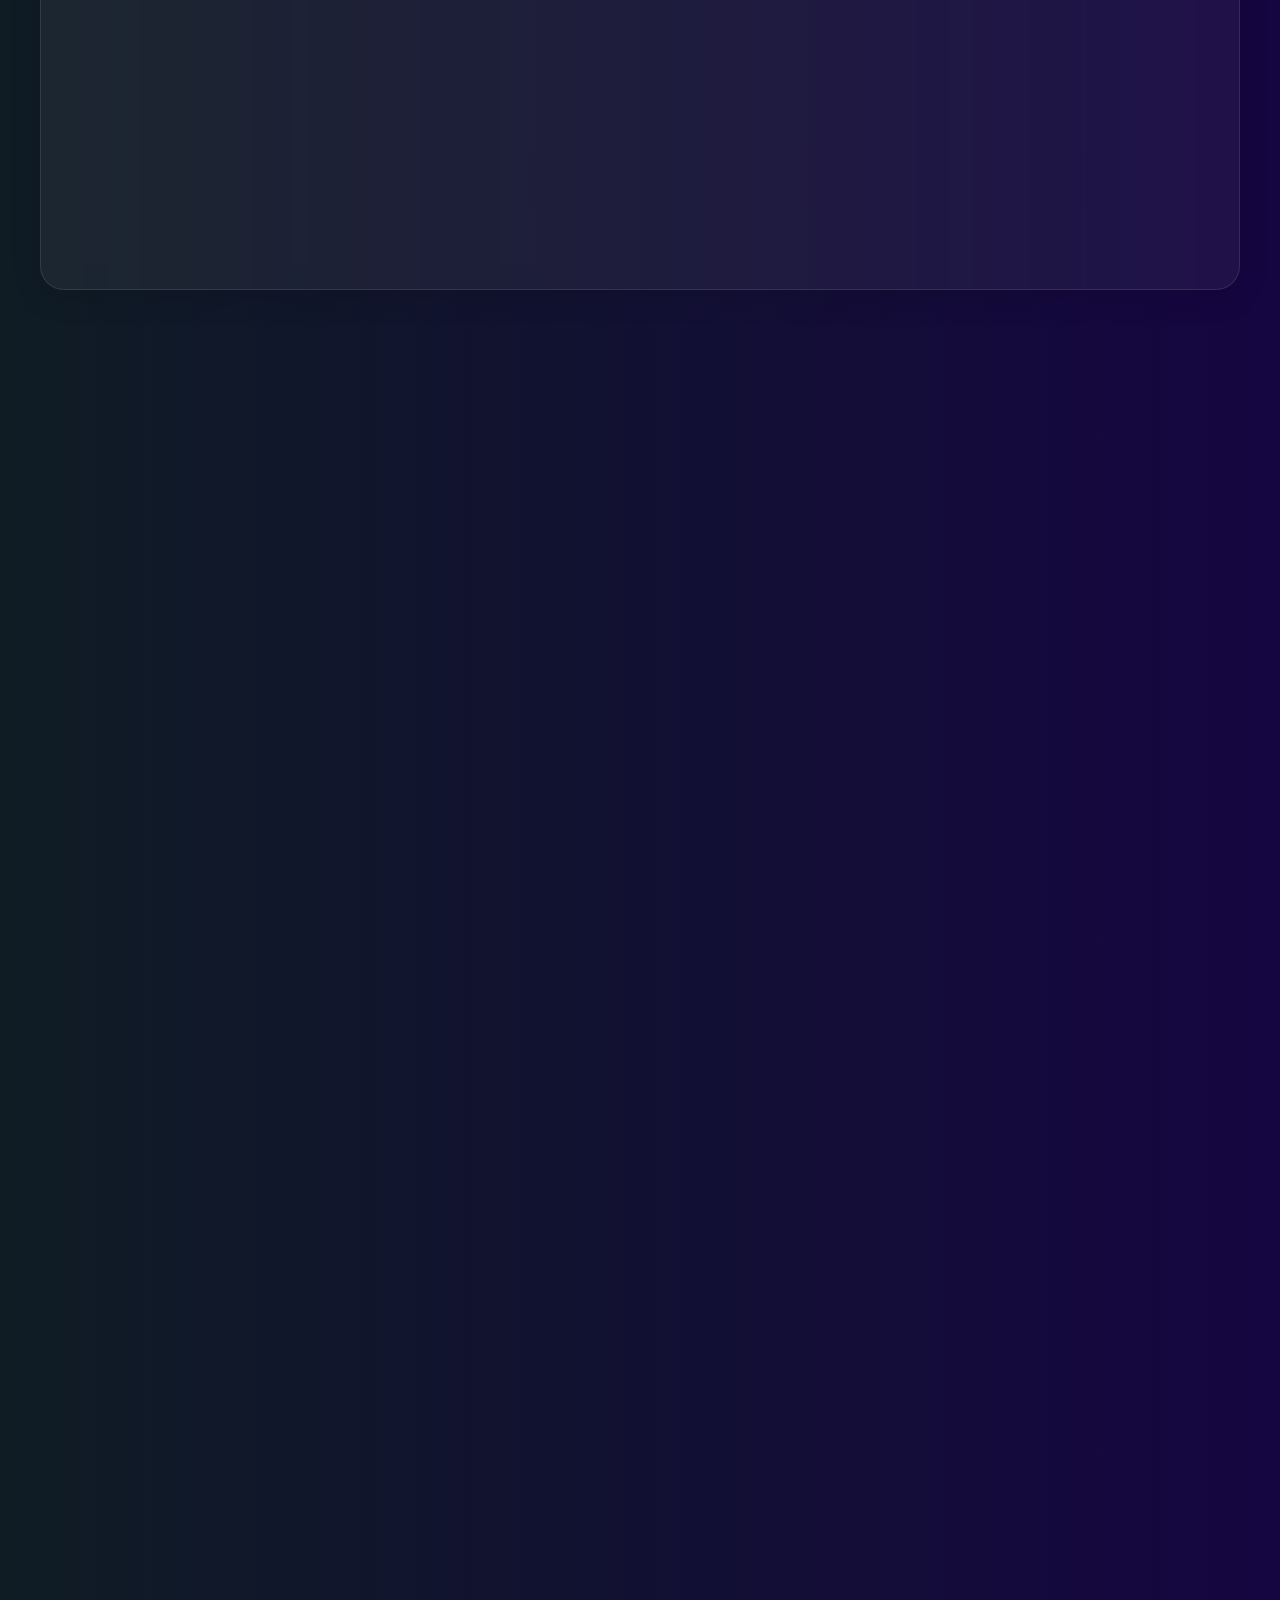
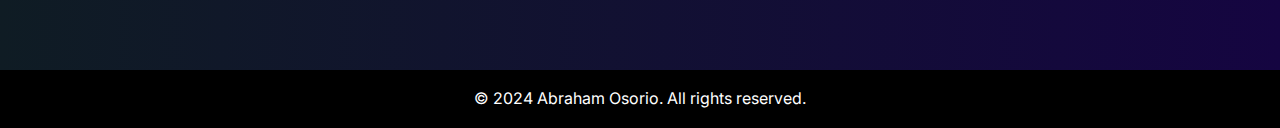
==== commit 0e8b8731: "Ready to publish" ====
--- a/index.html
+++ b/index.html
@@ -20,7 +20,7 @@
             <a href="#about">About</a>
             <a href="#blog">Blog</a>
             <a href="#portfolio">Projects</a>
-            <a href="#contact">Contact</a>
+           
         </nav>
     </header>
 
@@ -33,8 +33,10 @@
                 I'm a passionate Computer Engineer thriving on creativity and innovation, with a background in backend development. I love building scalable systems and sharing my learning journey to inspire others. 
             </p>
             <div class="social-links" data-aos="fade-up" data-aos-delay="600">
-                <a href="https://github.com/abrahamoso" target="_blank" aria-label="GitHub Profile">GitHub</a>
-                <a href="https://www.linkedin.com/in/abraham-o-249b25283/" target="_blank" aria-label="LinkedIn Profile">LinkedIn</a>
+                <a href="https://github.com/abrahamoso" target="_blank" aria-label="GitHub Profile"> <img src="photo/Github.png" alt="GitHub"></a>
+                <a href="https://www.linkedin.com/in/abraham-o-249b25283/" target="_blank" aria-label="LinkedIn "><img src="photo/linkedin.png" alt="LinkedIn"></a>
+                <a href="https://www.reddit.com/user/Simple-ao/"><img src="photo/reddit.png" alt="Github"></a>
+                <a href="https://x.com/SimpleOA"><img src="photo/X.png" alt="twitter"></a>
             </div>
         </div>
     </section>
@@ -58,7 +60,7 @@
                     Just some quick intresting facts about me. Outside of school, I enjoy experimenting with Arduino boards,
                     practicing jiu-jitsu, and creating new projects
                 </p>
-                <a href="#contact" data-aos="fade-up" data-aos-delay="600">Let's Connect</a>
+                
             </div>
         </div>
     </section>
@@ -99,39 +101,7 @@
         </div>
     </section>
 
-    <!-- Contact Section -->
-    <section class="contact-section" id="contact">
-        <h1 data-aos="fade-up">Get In Touch</h1>
-        <div class="contact-content">
-            <div class="contact-info" data-aos="fade-right" data-aos-delay="200">
-                <h2>Contact Information</h2>
-                <div class="contact-details">
-                    <p>Feel free to reach out for collaborations or just a friendly chat about technology!</p>
-                    <div class="contact-social-links">
-                        <a href="https://github.com/abrahamoso" target="_blank">GitHub</a>
-                        <a href="https://www.linkedin.com/in/abraham-o-249b25283/" target="_blank">LinkedIn</a>
-                    </div>
-                </div>
-            </div>
-            <div class="contact-form" data-aos="fade-left" data-aos-delay="400">
-                <h2>Send a Message</h2>
-                <form>
-                    <div class="form-group">
-                        <label for="name">Name</label>
-                        <input type="text" id="name" required>
-                    </div>
-                    <div class="form-group">
-                        <label for="email">Email</label>
-                        <input type="email" id="email" required>
-                    </div>
-                    <div class="form-group">
-                        <label for="message">Message</label>
-                        <textarea id="message" rows="5" required></textarea>
-                    </div>
-                    <button type="submit" class="submit-btn">Send Message</button>
-                </form>
-            </div>
-        </div>
+  
     </section>
 
     <!-- Footer -->
--- a/style.css
+++ b/style.css
@@ -91,6 +91,11 @@
     display: flex;
     align-items: center;
     padding: 4rem 2rem 5rem;
+}
+.social-links img{
+    width: 100px;
+    height: 40px;
+    object-fit: contain;
 }
 
 .hero-content {
@@ -517,71 +522,6 @@
     text-decoration: none;
 }
 
-/* Contact Section */
-.contact-section {
-    background: var(--gradient-primary);
-    padding: 5rem 2rem;
-}
-
-.contact-content {
-    max-width: 1200px;
-    margin: 0 auto;
-    display: grid;
-    grid-template-columns: 1fr 1fr;
-    gap: 3rem;
-}
-
-.contact-info h2,
-.contact-form h2 {
-    color: #ffffff;
-    margin-bottom: 1.5rem;
-}
-
-.contact-details p {
-    color: #e0e0e0;
-    margin-bottom: 1.5rem;
-}
-
-.contact-social-links a {
-    color: var(--accent-color);
-    text-decoration: none;
-    margin-right: 1rem;
-}
-
-.form-group {
-    margin-bottom: 1.5rem;
-}
-
-.form-group label {
-    display: block;
-    color: #e0e0e0;
-    margin-bottom: 0.5rem;
-}
-
-.form-group input,
-.form-group textarea {
-    width: 100%;
-    padding: 0.75rem;
-    border: 1px solid rgba(255, 255, 255, 0.1);
-    border-radius: 8px;
-    background: rgba(255, 255, 255, 0.1);
-    color: #ffffff;
-}
-
-.submit-btn {
-    background: var(--accent-color);
-    color: white;
-    padding: 1rem 2rem;
-    border: none;
-    border-radius: 8px;
-    cursor: pointer;
-    transition: transform var(--transition-speed);
-}
-
-.submit-btn:hover {
-    transform: translateY(-3px);
-}
-
 /* Footer */
 footer {
     background: #000000;
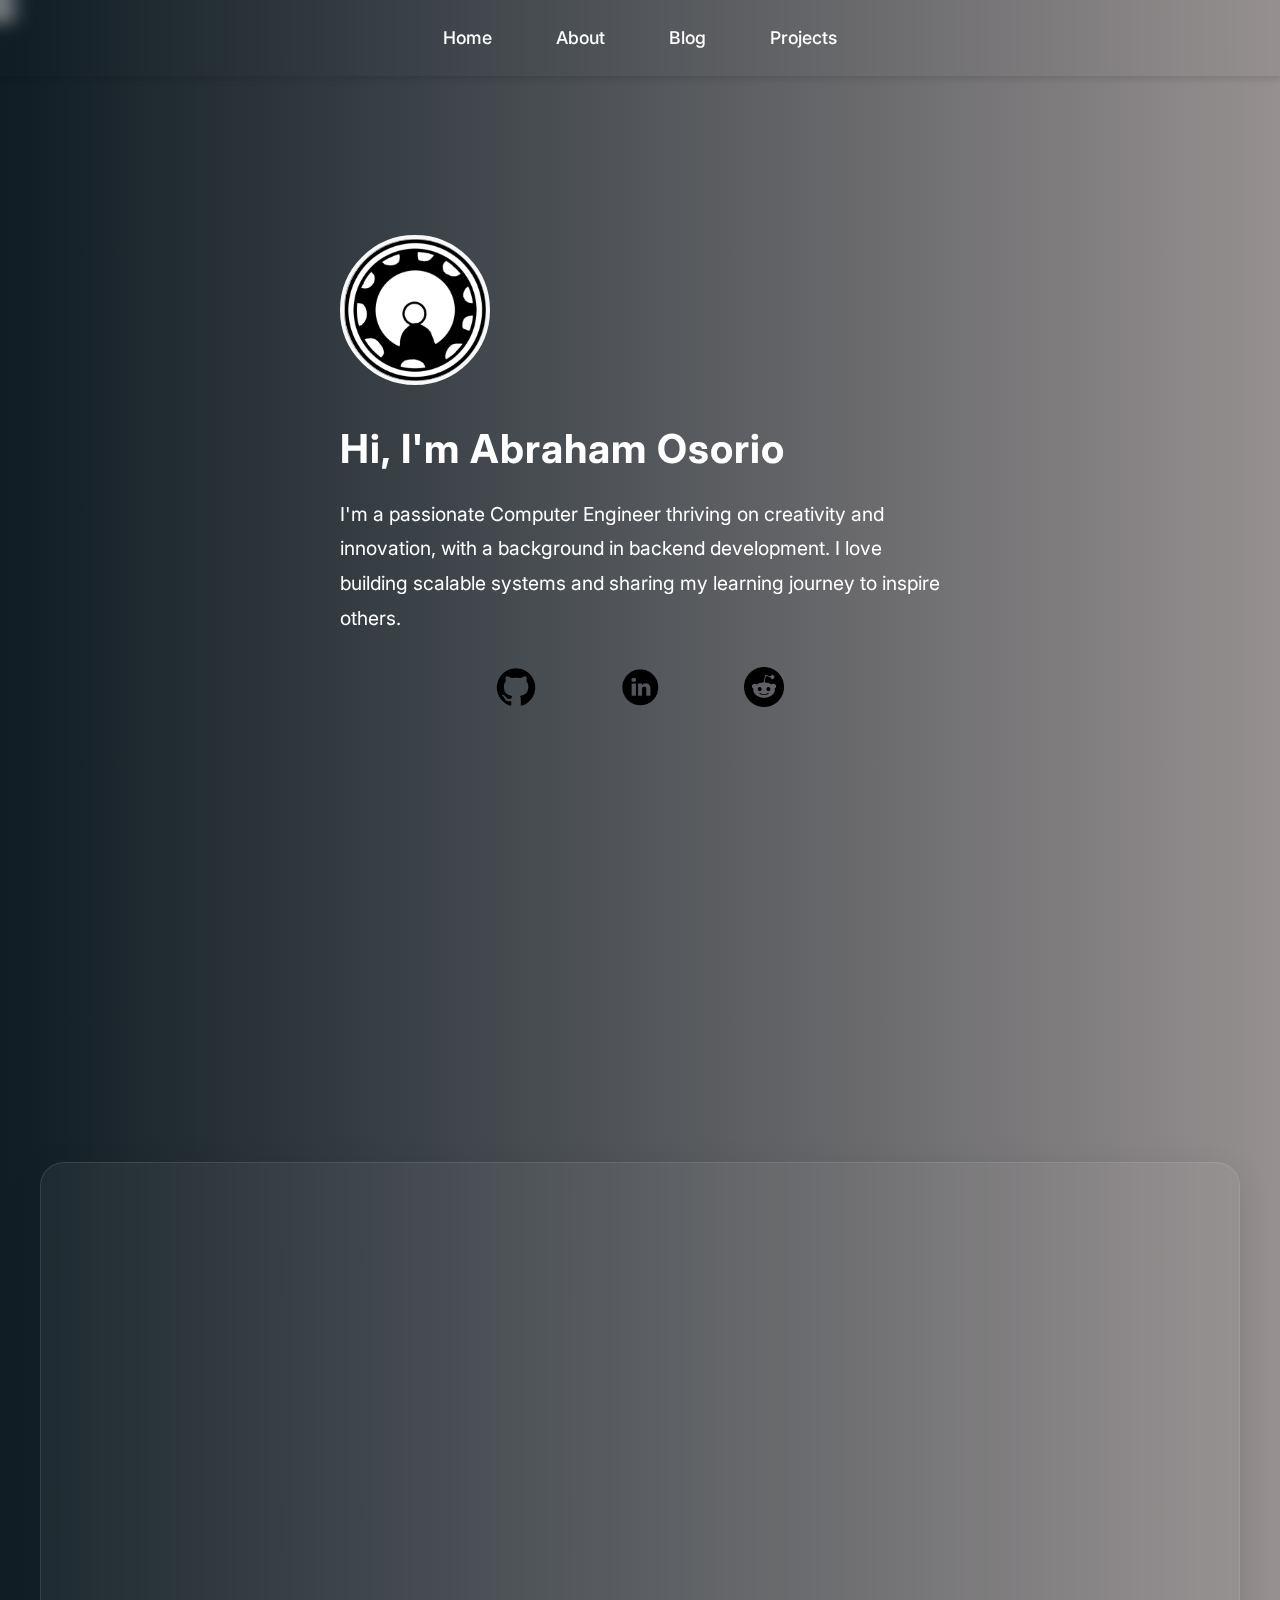
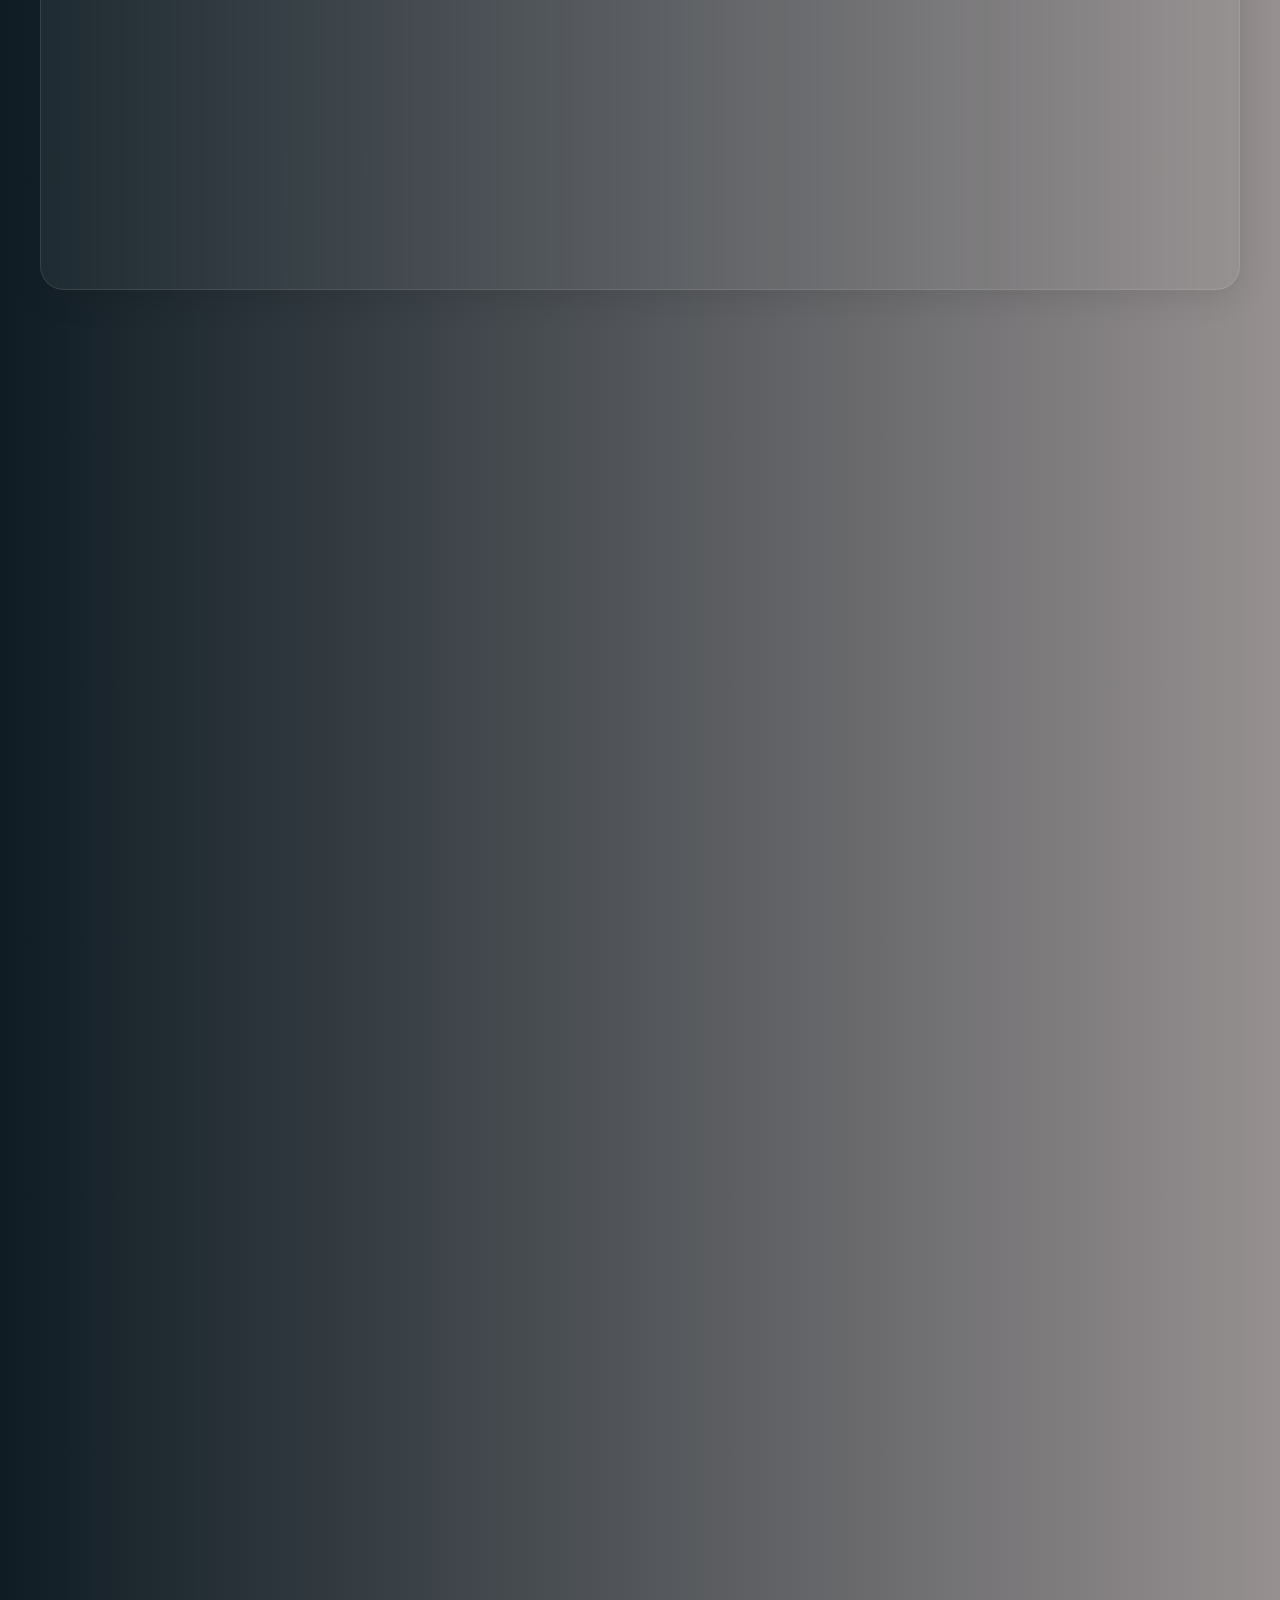
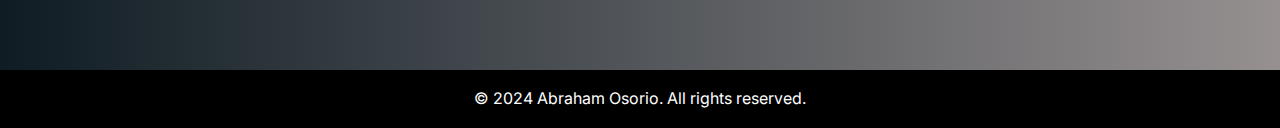
==== commit 631defa8: "Changed color" ====
--- a/index.html
+++ b/index.html
@@ -6,7 +6,7 @@
     <link rel="stylesheet" href="style.css">
     <link href="https://fonts.googleapis.com/css2?family=Inter:wght@300;400;700&display=swap" rel="stylesheet">
     <link href="https://unpkg.com/aos@2.3.1/dist/aos.css" rel="stylesheet">
-    <title>Abraham - Portfolio</title>
+    <title>SimpleAO</title>
 </head>
 <body>
     <!-- Dark Mode Toggle -->
@@ -36,7 +36,7 @@
                 <a href="https://github.com/abrahamoso" target="_blank" aria-label="GitHub Profile"> <img src="photo/Github.png" alt="GitHub"></a>
                 <a href="https://www.linkedin.com/in/abraham-o-249b25283/" target="_blank" aria-label="LinkedIn "><img src="photo/linkedin.png" alt="LinkedIn"></a>
                 <a href="https://www.reddit.com/user/Simple-ao/"><img src="photo/reddit.png" alt="Github"></a>
-                <a href="https://x.com/SimpleOA"><img src="photo/X.png" alt="twitter"></a>
+                
             </div>
         </div>
     </section>
@@ -49,12 +49,12 @@
                 <img src="photo/profile.jpeg" alt="Profile Picture" />
             </div>
             <div class="about-text" data-aos="fade-left" data-aos-delay="400">
-                <h2>Hello, I'm Abrahm Osorio</h2>
+                <h2>Hello, I'm Abraham Osorio</h2>
                 <p>
                     I created this blog and portfolio to pursue my aspirations and showcase my journey. It's a stepping stone toward the goals I've always envisioned achieving.
                     As a passionate developer, I'm driven to build meaningful projects that solve real-world problems. I thrive on exploring new technologies and continuously seek 
                     opportunities to learn and grow. For that reason, I decided to document the projects I work on so others can be inspired or begin their own journey. 
-                    While I'm still learning and far from perfect, I believe it's better to start than to never try at all.
+                    While I'm still learning and far from perfect, I believe it's better to start now than to never try at all.
                 </p>
                 <p>
                     Just some quick intresting facts about me. Outside of school, I enjoy experimenting with Arduino boards,
--- a/style.css
+++ b/style.css
@@ -9,7 +9,7 @@
     --text-dark: #e0e0e0;
     --accent-color: #3498db;
     --transition-speed: 0.3s;
-    --gradient-primary: linear-gradient(to right, #0f1c24, #150541);
+    --gradient-primary: linear-gradient(to right, #0f1c24, #969090);
     --box-shadow-sm: 0 4px 6px rgba(0, 0, 0, 0.1);
     --box-shadow-md: 0 4px 16px rgba(0, 0, 0, 0.08);
 }
@@ -25,27 +25,24 @@
 body {
     font-family: 'Inter', sans-serif;
     line-height: 1.6;
-    background-color: var(--bg-light);
+    background: var(--gradient-primary);  /* Change this line */
     color: var(--text-light);
     transition: background-color var(--transition-speed), color var(--transition-speed);
+    margin: 0;  
+    min-height: 100vh;  
 }
 
 /* Navigation - Updated */
-/* Navigation */
+
 .navbar {
     position: fixed;
     top: 0;
     width: 100%;
-    background: rgba(255, 255, 255, 0.1); /* Default semi-transparent background */
+    background: rgba(255, 255, 255, 0);
     backdrop-filter: blur(10px);
     padding: 1rem 0;
     z-index: 1000;
     box-shadow: var(--box-shadow-sm);
-}
-
-.index-navbar {
-    background: rgba(0, 0, 0, 0.2) !important;  /* Darker semi-transparent for index page */
-    backdrop-filter: blur(10px);
 }
 
 .navbar nav {
@@ -82,7 +79,7 @@
     width: 100%;
 }
 
-/* Home Section - Updated padding */
+/* Home Section */
 .home-section {
     background: var(--gradient-primary);
     color: #ffffff;
@@ -90,7 +87,8 @@
     min-height: 100vh;
     display: flex;
     align-items: center;
-    padding: 4rem 2rem 5rem;
+    padding: 0 2rem;  
+    margin-top: 0;    
 }
 .social-links img{
     width: 100px;
@@ -549,19 +547,6 @@
     opacity: 0.8;
 }
 
-/* Dark Mode Styles */
-body.dark-mode {
-    background-color: var(--bg-dark);
-}
-
-body.dark-mode .navbar {
-    background: rgba(18, 18, 18, 0.95);
-}
-
-body.dark-mode .navbar a {
-    color: var(--text-dark);
-}
-
 /* Responsive Design */
 @media (max-width: 1024px) {
     .about-content {
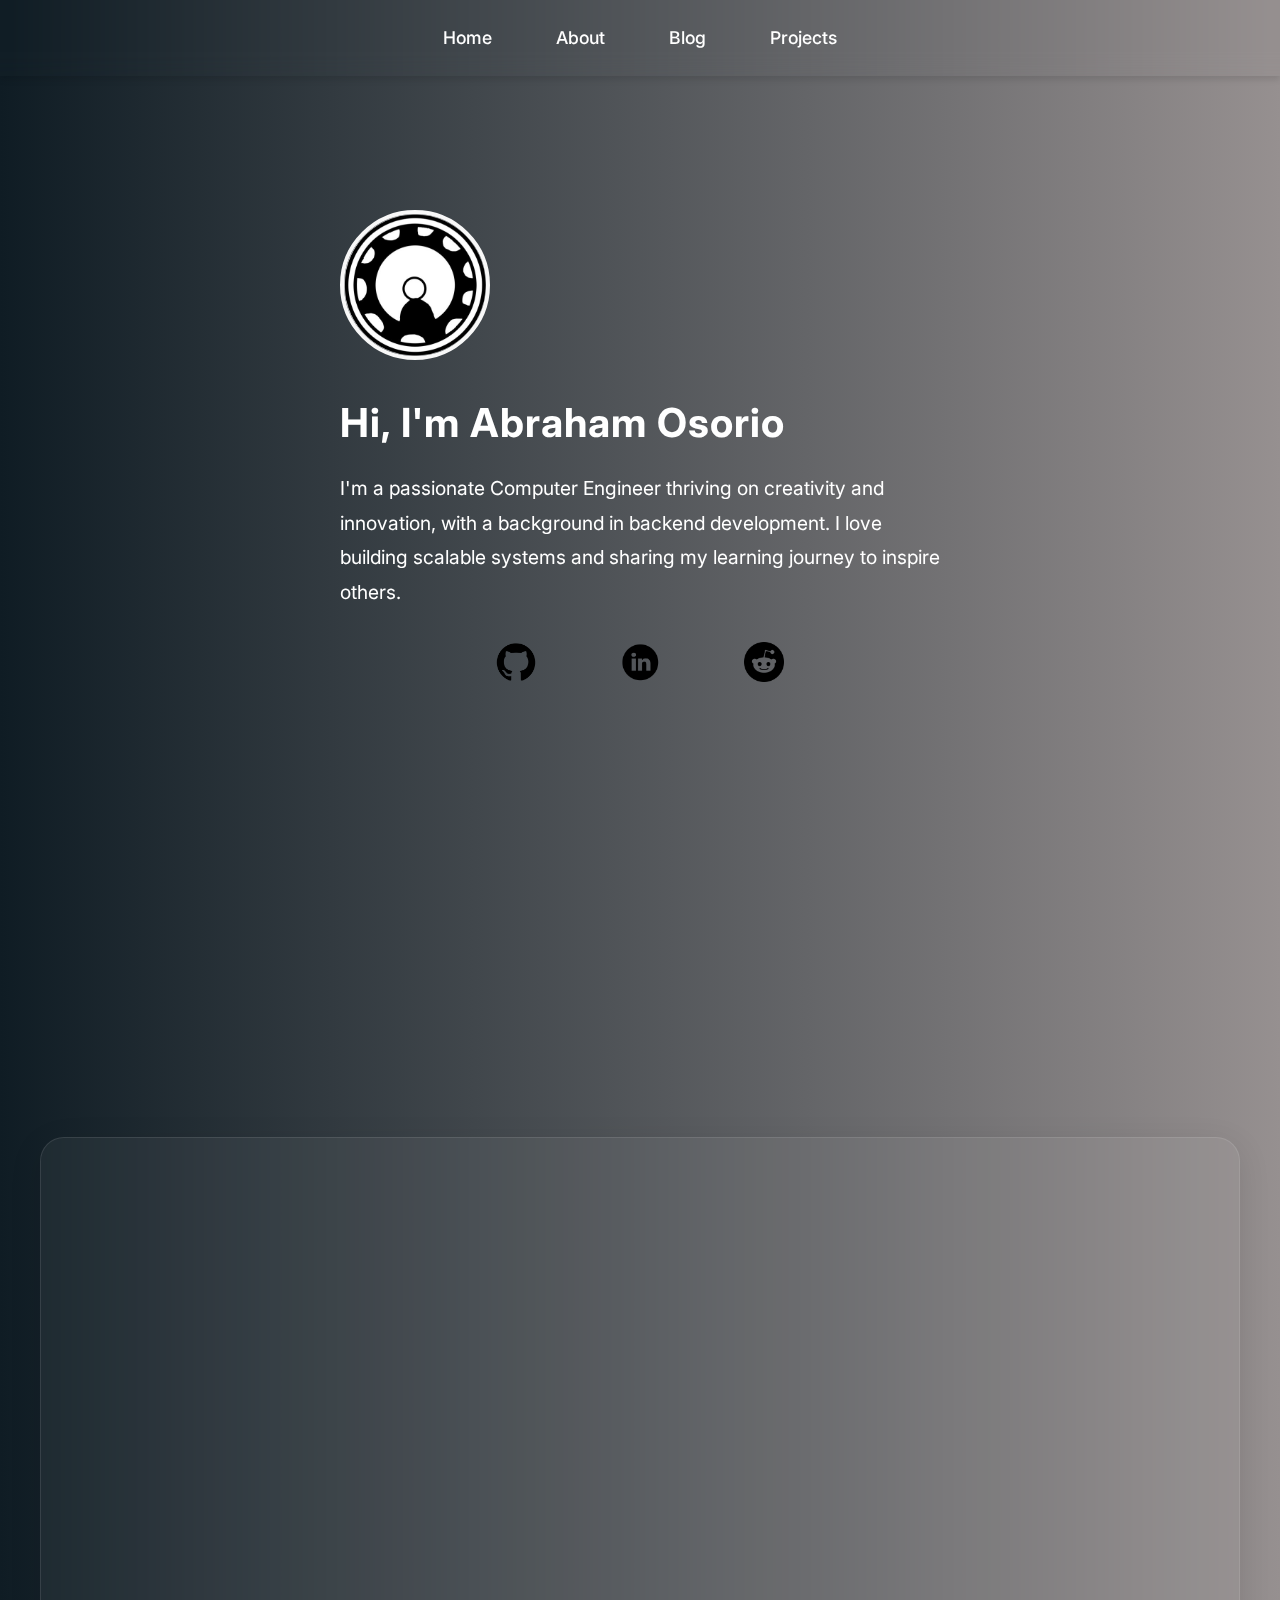
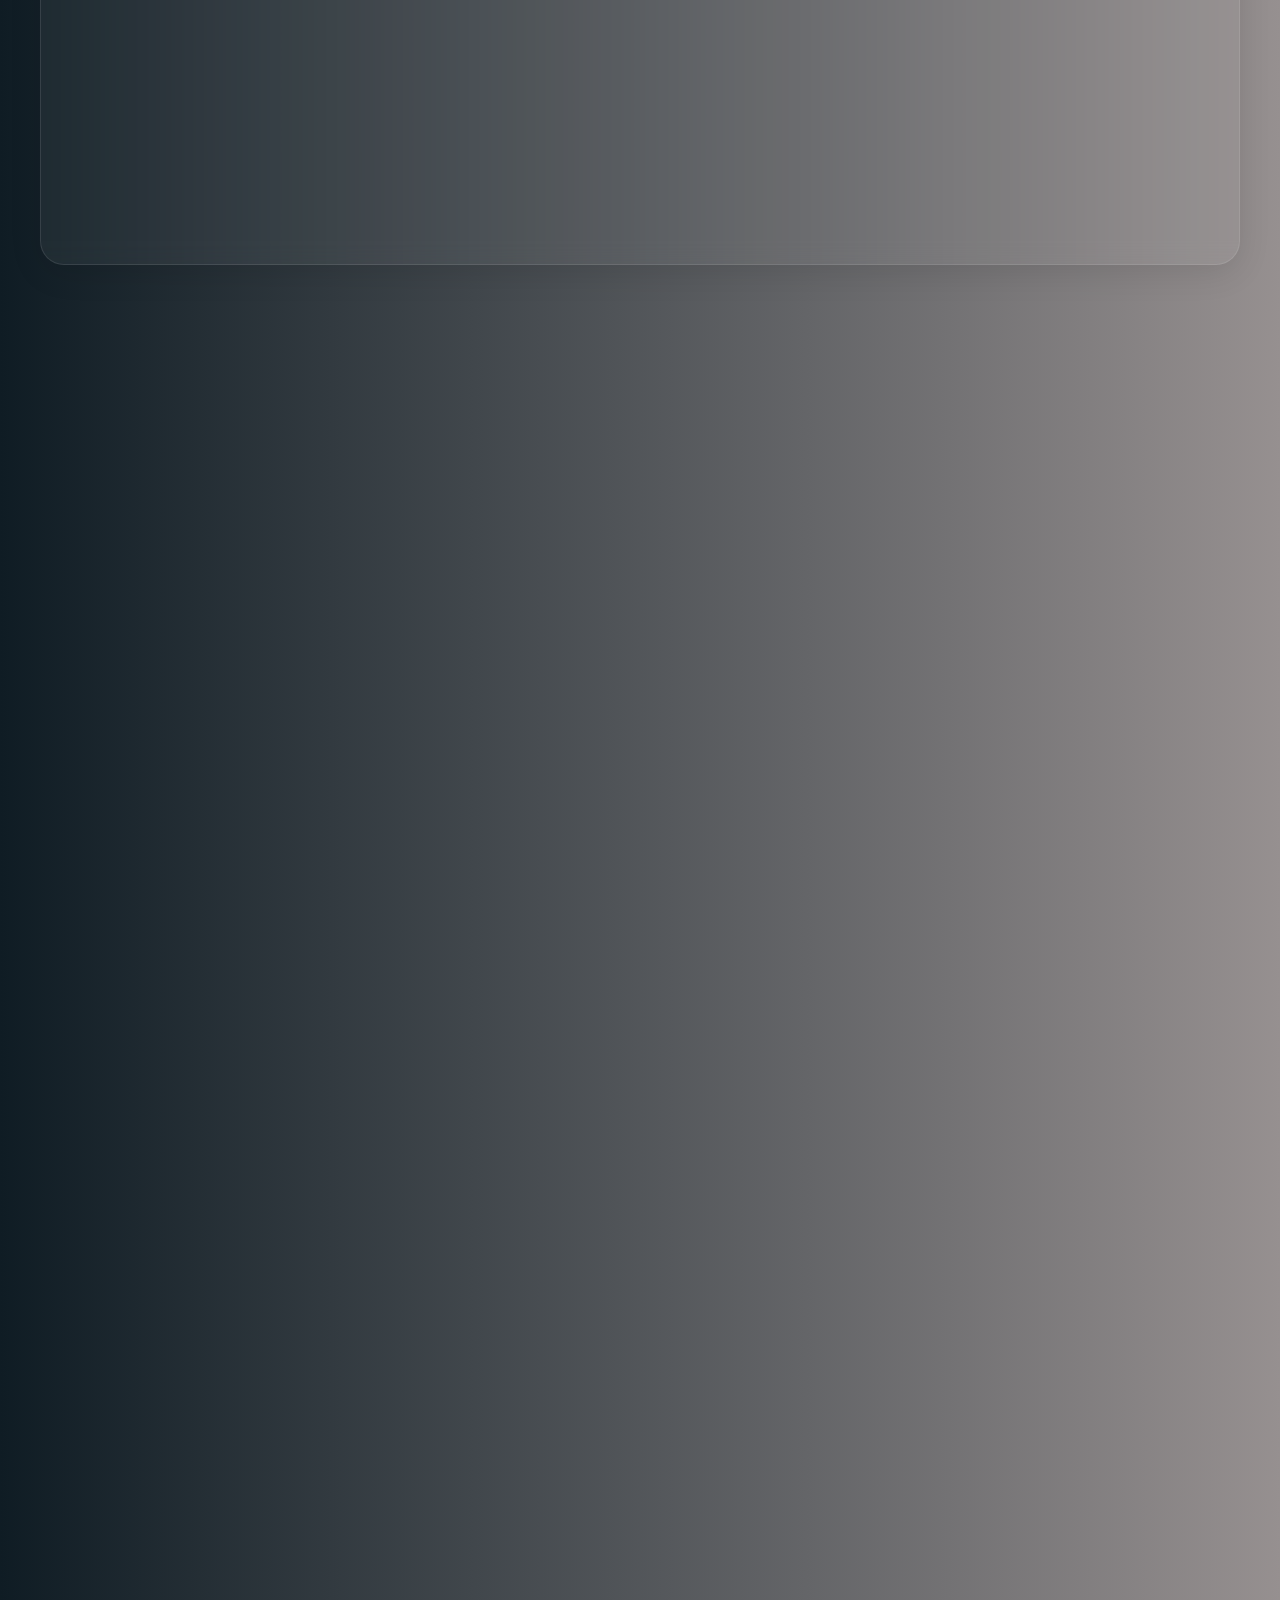
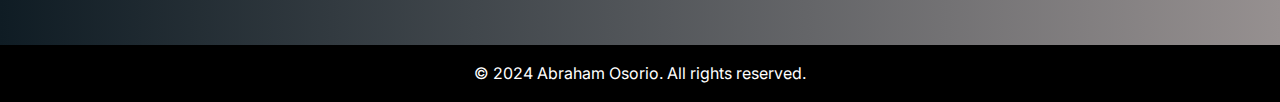
==== commit 259c7af1: "added a few more changes" ====
--- a/index.html
+++ b/index.html
@@ -9,9 +9,6 @@
     <title>SimpleAO</title>
 </head>
 <body>
-    <!-- Dark Mode Toggle -->
-    <input type="checkbox" id="darkmode-toggle" />
-    <label for="darkmode-toggle" aria-label="Toggle dark mode"></label>
 
     <!-- Navbar -->
     <header class="navbar index-navbar">
